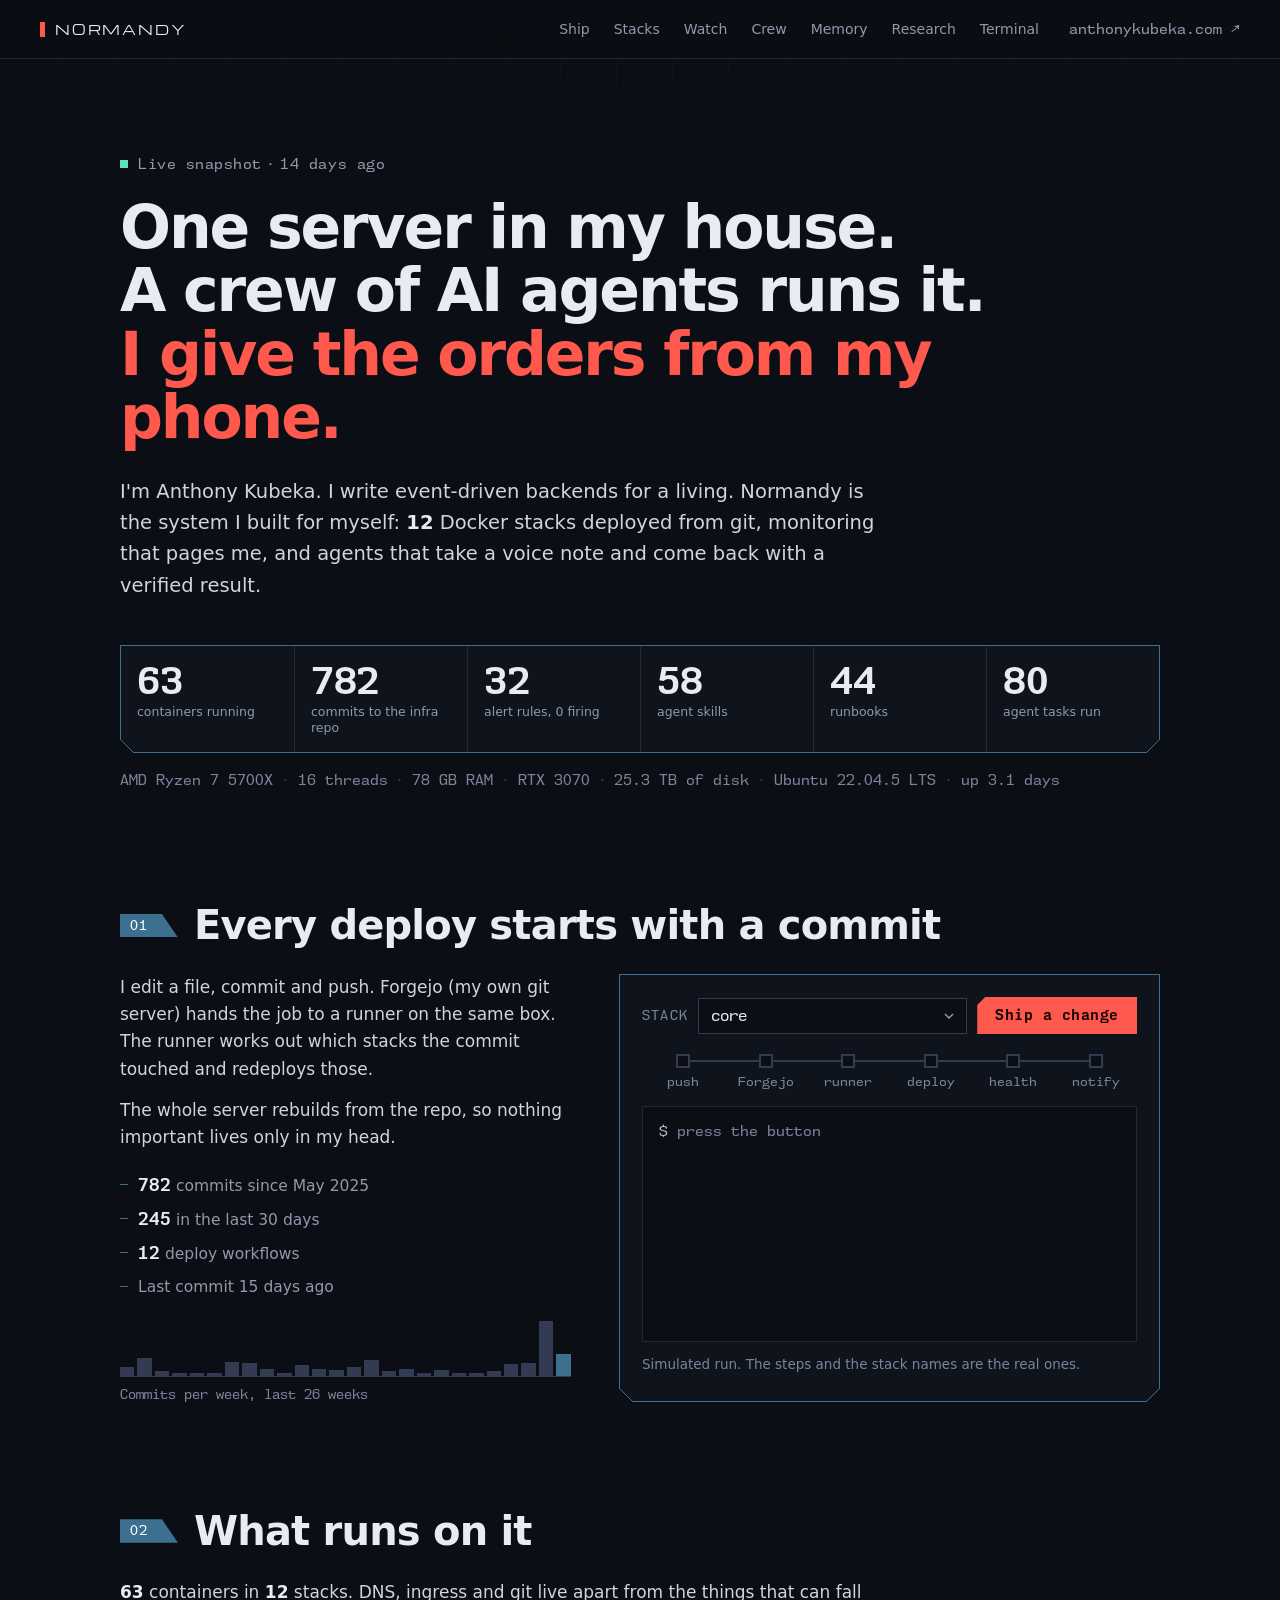
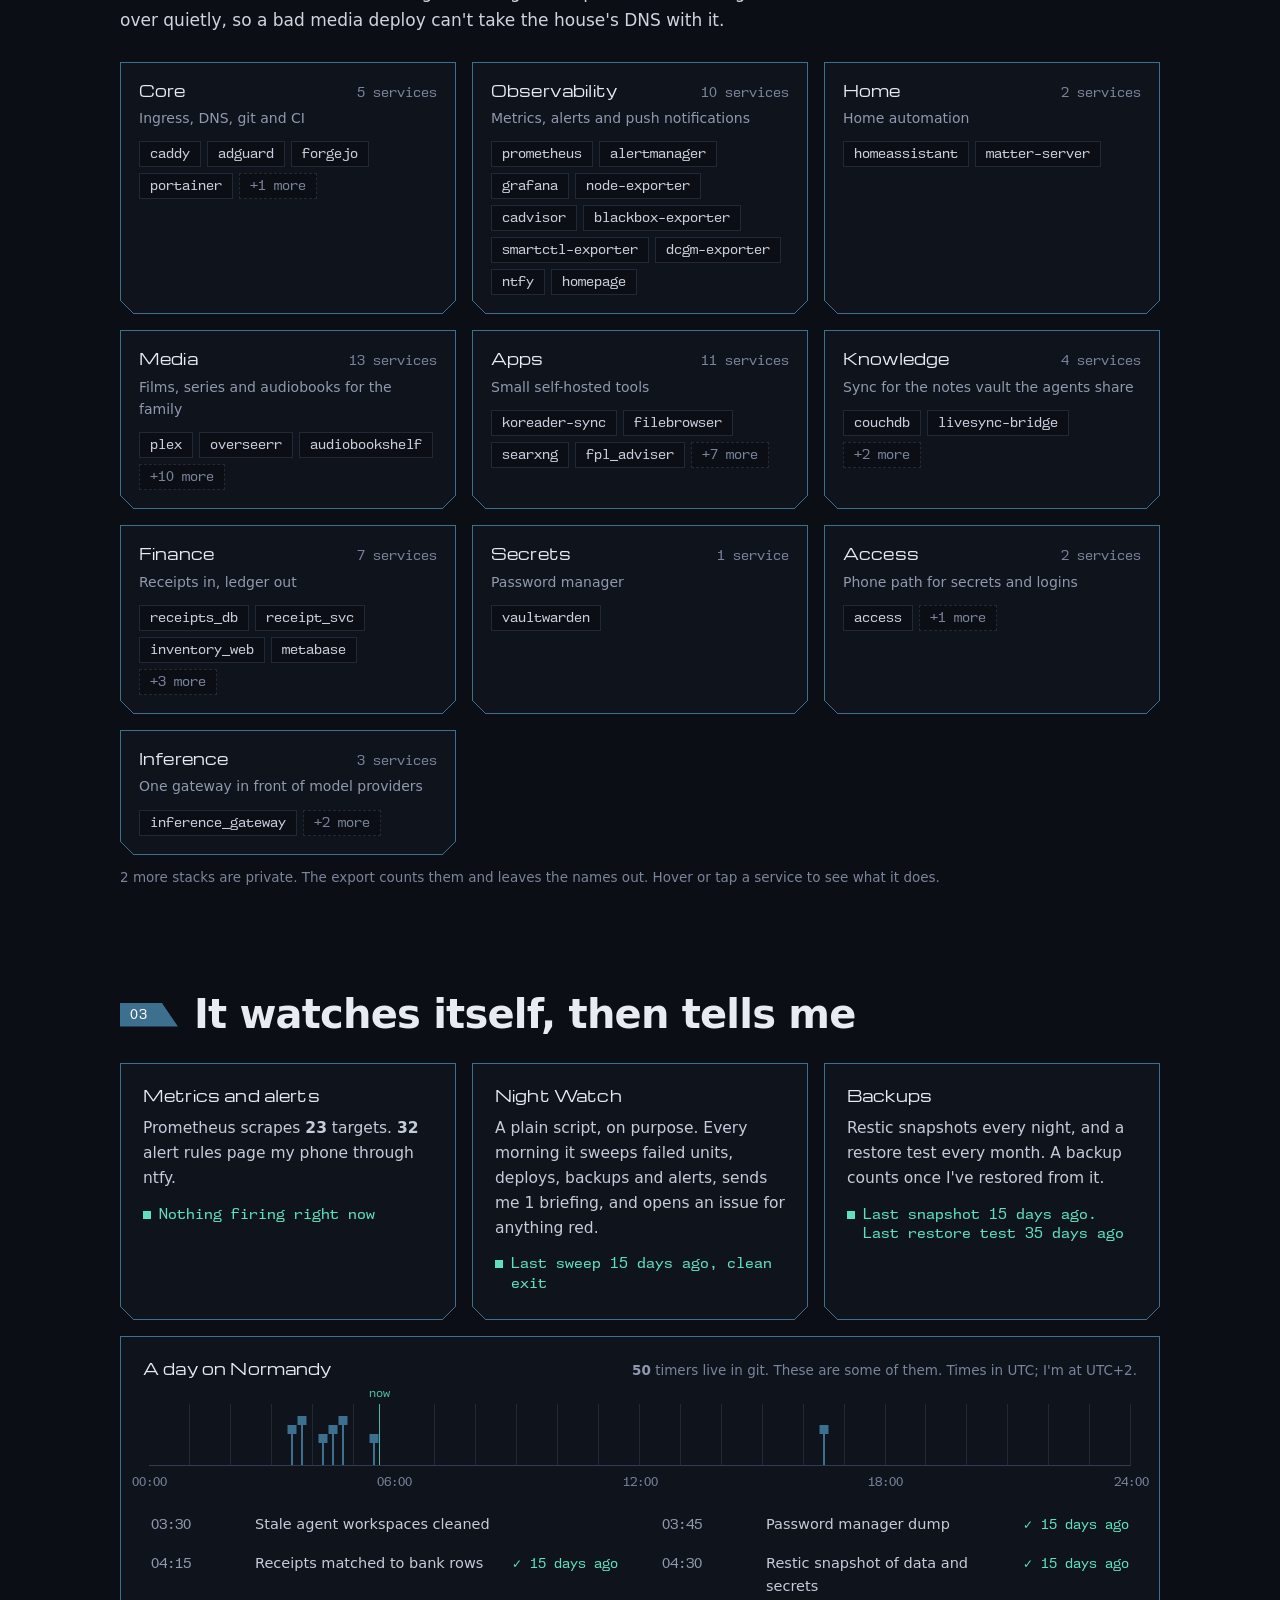
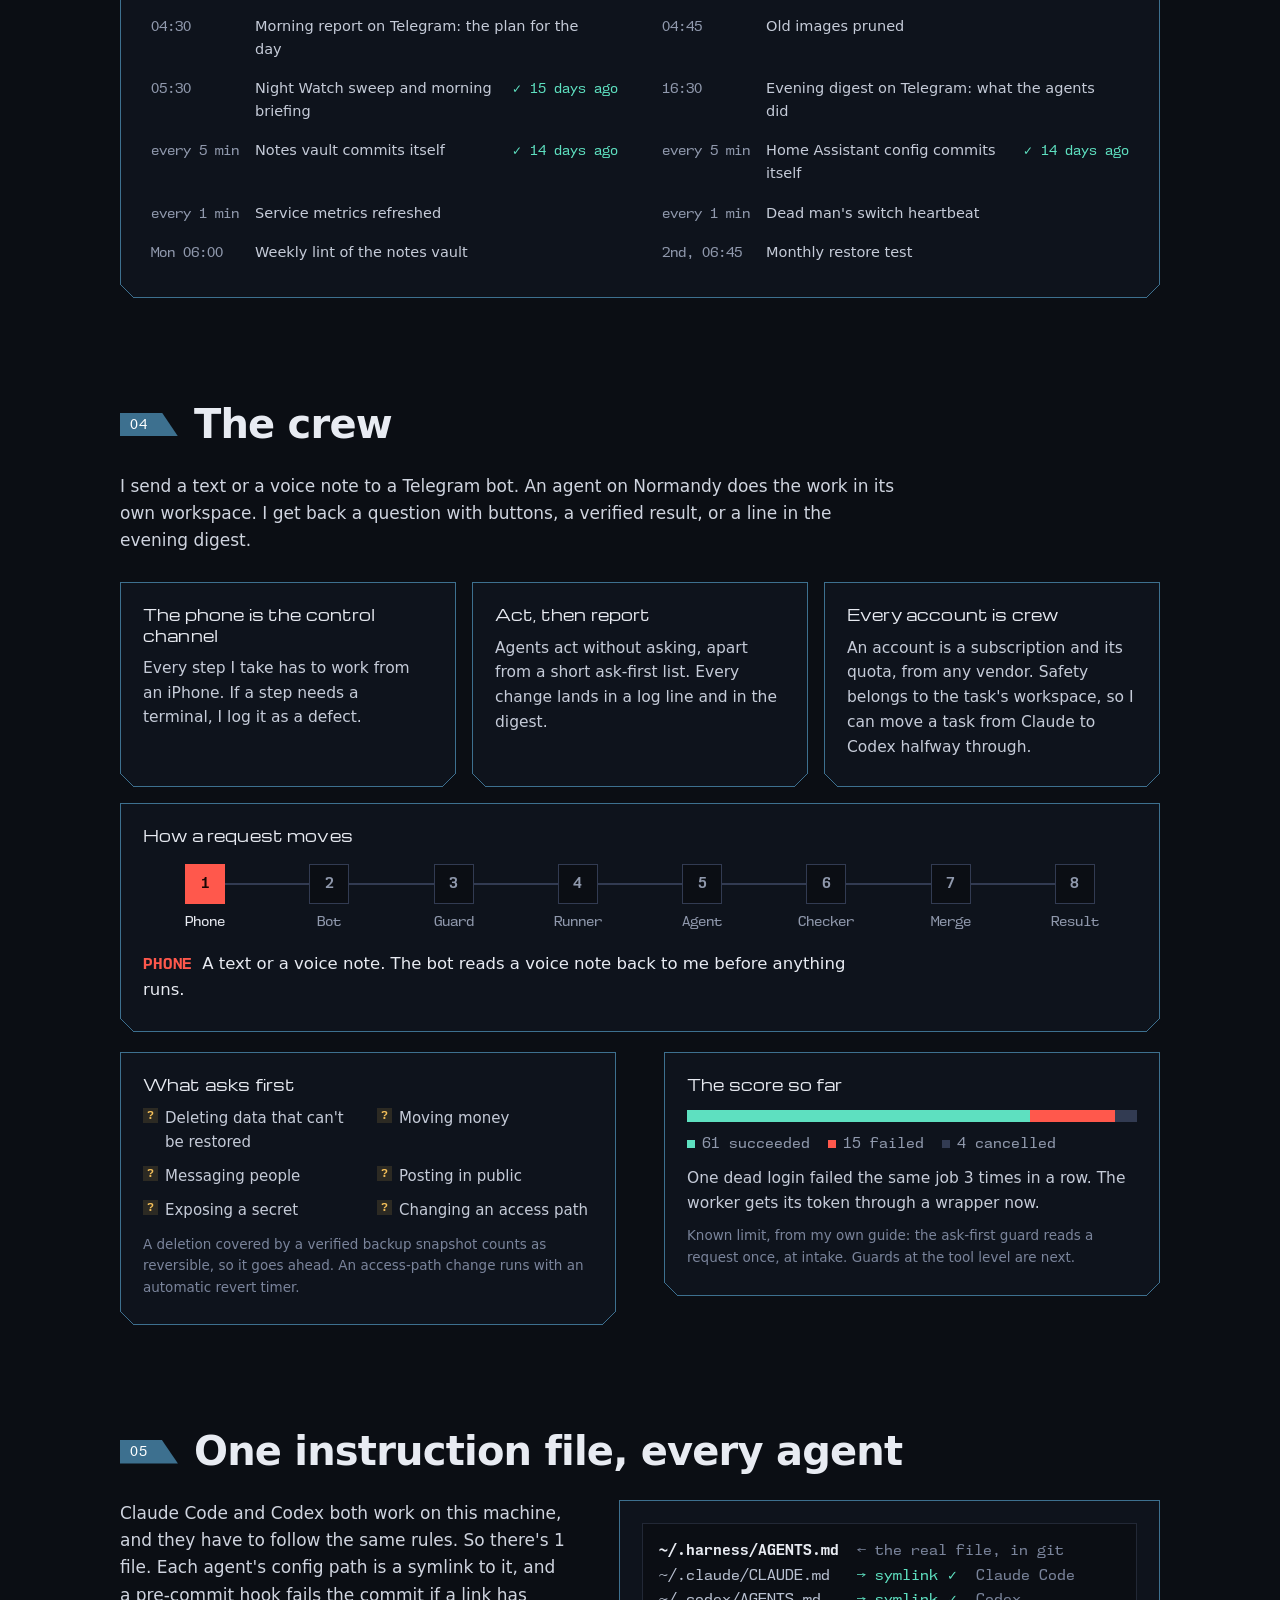
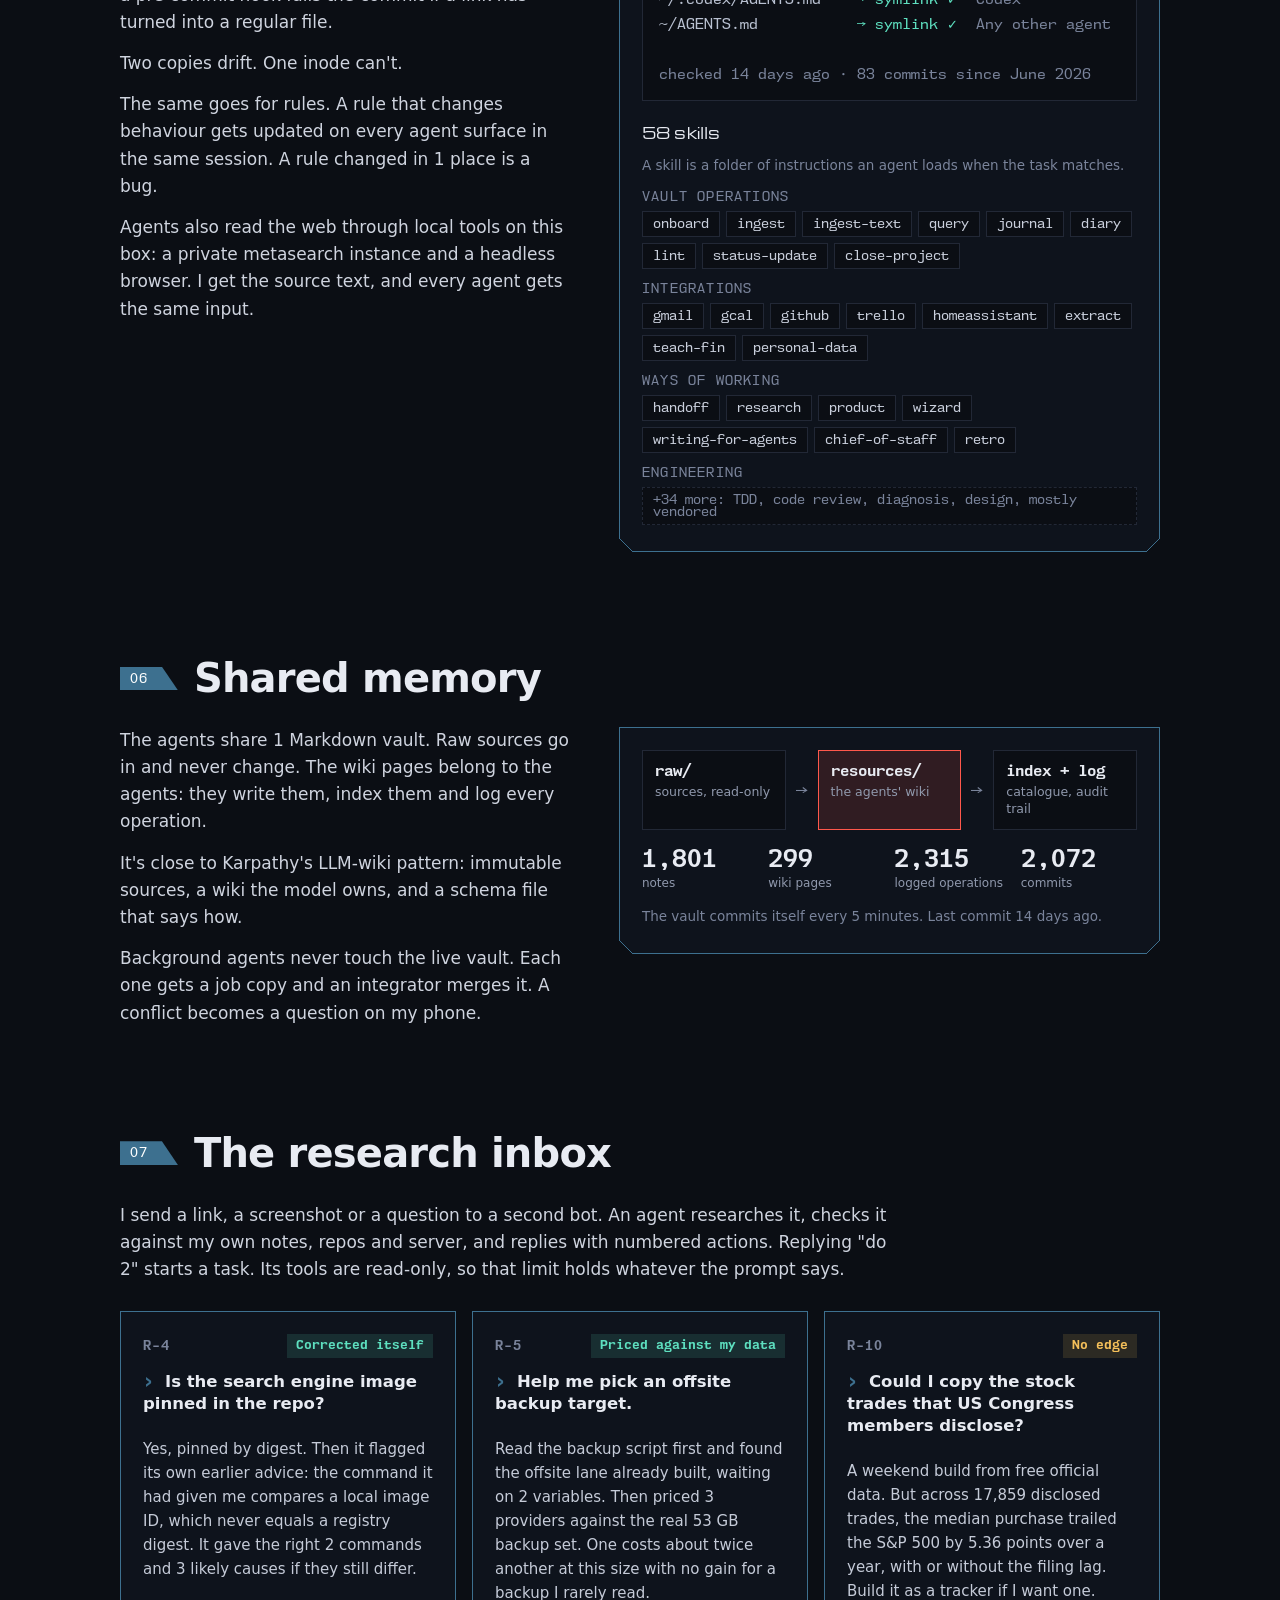
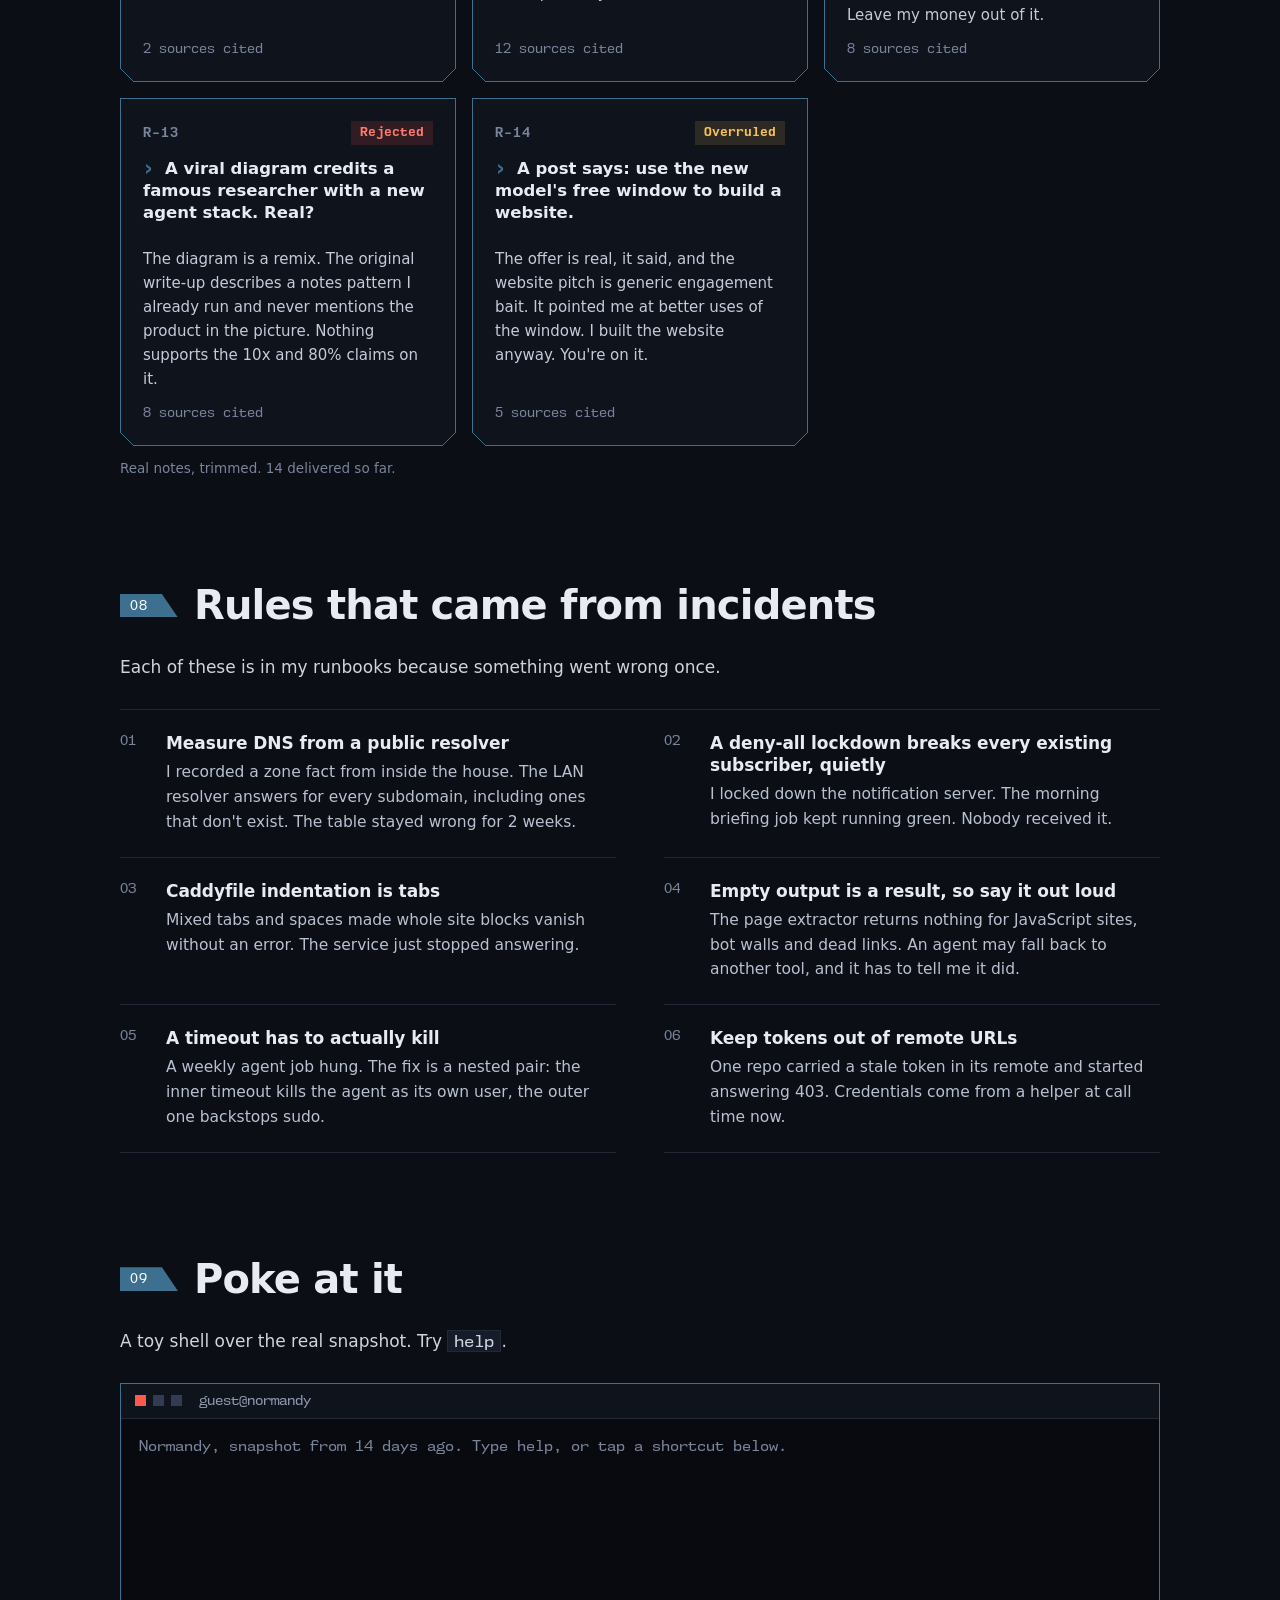
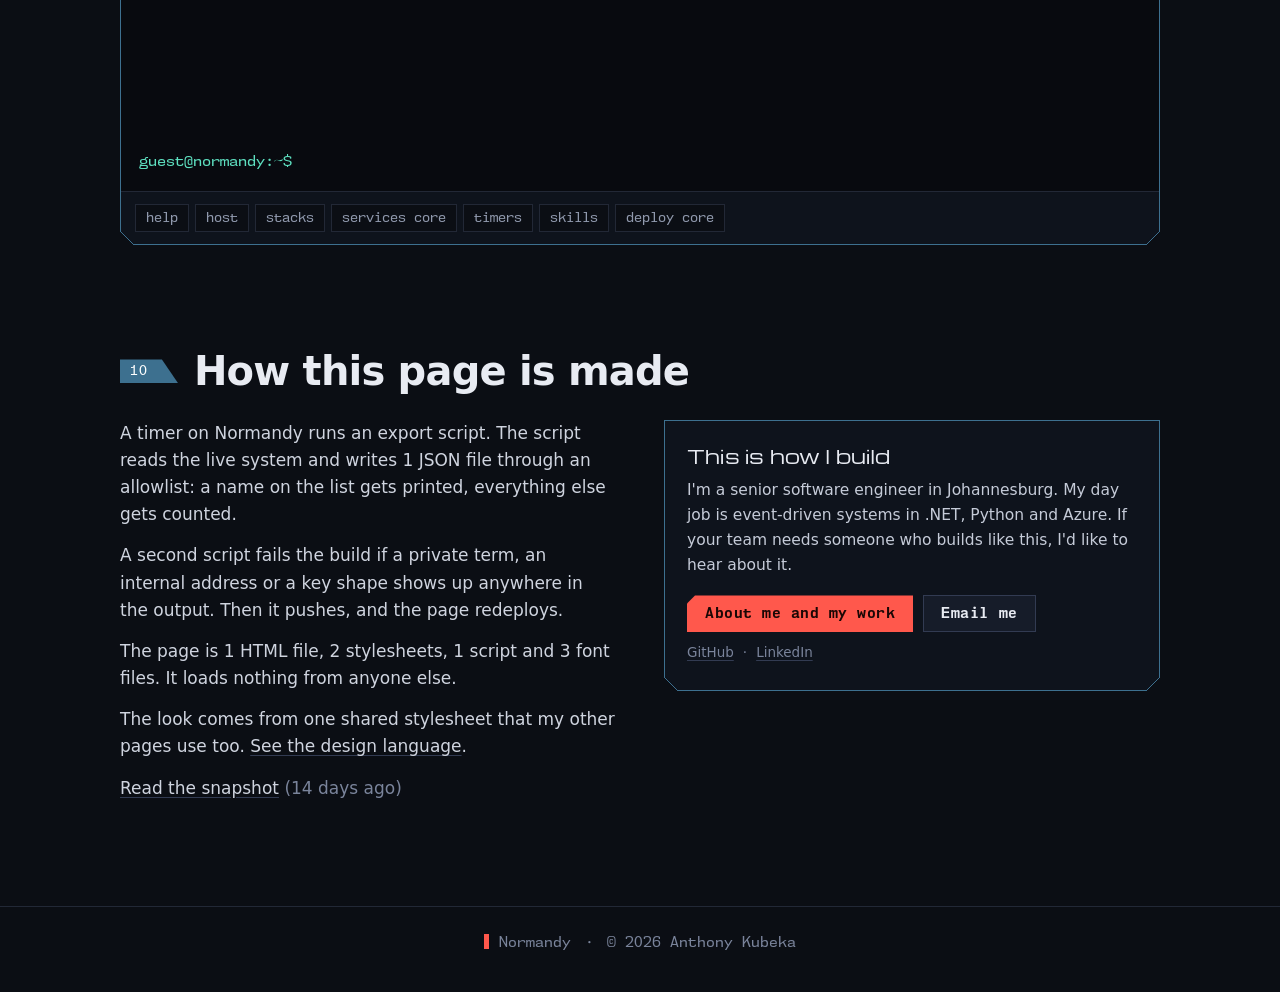
==== index.html @ 10093520 "Deploy 26556fc" ====
<!doctype html>
<html lang="en">
<head>
  <meta charset="utf-8">
  <title>Normandy: a homelab run by AI agents | Anthony Kubeka</title>
  <meta name="viewport" content="width=device-width, initial-scale=1">
  <meta name="description" content="One server in my house, 12 Docker stacks deployed from git, and a crew of AI agents I direct from my phone. A live snapshot of the system Anthony Kubeka built.">
  <meta name="color-scheme" content="dark">
  <meta name="theme-color" content="#0b0e14">
  <!-- LAUNCH: remove the next line when Anthony approves the content. See docs/PLAN.md task D-7. -->
  <meta name="robots" content="noindex">
  <meta property="og:title" content="Normandy: a homelab run by AI agents">
  <meta property="og:description" content="One server, 12 stacks deployed from git, and a crew of AI agents directed from a phone. Live snapshot.">
  <meta property="og:type" content="website">
  <meta property="og:url" content="https://demo.anthonykubeka.com/">
  <meta property="og:image" content="https://demo.anthonykubeka.com/assets/og.png">
  <meta property="og:image:width" content="1200">
  <meta property="og:image:height" content="630">
  <meta name="twitter:card" content="summary_large_image">
  <link rel="icon" type="image/svg+xml" href="assets/icon.svg">
  <link rel="stylesheet" href="design/normandy.css">
  <link rel="stylesheet" href="styles.css">
</head>
<body>
  <a class="skip" href="#main">Skip to content</a>

  <header class="top">
    <a class="top__brand" href="#main" aria-label="Normandy, top of page">
      <span class="stripe" aria-hidden="true"></span>NORMANDY
    </a>
    <nav class="top__nav" aria-label="Sections">
      <a href="#ship">Ship</a>
      <a href="#stacks">Stacks</a>
      <a href="#watch">Watch</a>
      <a href="#crew">Crew</a>
      <a href="#memory">Memory</a>
      <a href="#research">Research</a>
      <a href="#terminal">Terminal</a>
    </nav>
    <a class="top__out" href="https://anthonykubeka.com">anthonykubeka.com&nbsp;↗</a>
  </header>

  <main id="main">

    <!-- ───────────── Hero ───────────── -->
    <section class="hero">
      <p class="eyebrow"><span class="pulse" aria-hidden="true"></span>Live snapshot <span class="sep">·</span> <span data-rel="generated_at">loading</span></p>
      <h1>One server in my house.<br>A crew of AI agents runs it.<br><span class="accent">I give the orders from my phone.</span></h1>
      <p class="lede">
        I'm Anthony Kubeka. I write event-driven backends for a living. Normandy is the system I built for myself:
        <b data-bind="stacks.total_stacks">12</b> Docker stacks deployed from git, monitoring that pages me,
        and agents that take a voice note and come back with a verified result.
      </p>

      <dl class="stats" aria-label="Current numbers">
        <div class="stat"><dt>containers running</dt><dd data-bind="containers.running">–</dd></div>
        <div class="stat"><dt>commits to the infra repo</dt><dd data-bind="repo.commits">–</dd></div>
        <div class="stat"><dt>alert rules, <span data-bind="observability.alerts_firing">0</span> firing</dt><dd data-bind="observability.alert_rules">–</dd></div>
        <div class="stat"><dt>agent skills</dt><dd data-bind="harness.skills_total">–</dd></div>
        <div class="stat"><dt>runbooks</dt><dd data-bind="vault.runbooks">–</dd></div>
        <div class="stat"><dt>agent tasks run</dt><dd data-bind="tasks.total">–</dd></div>
      </dl>

      <p class="hardware" id="hardware" aria-label="Hardware"></p>
    </section>

    <!-- ───────────── 01 Ship ───────────── -->
    <section id="ship" class="section">
      <header class="section__head">
        <p class="num">01</p>
        <h2>Every deploy starts with a commit</h2>
      </header>
      <div class="cols">
        <div class="prose">
          <p>I edit a file, commit and push. Forgejo (my own git server) hands the job to a runner on the same box. The runner works out which stacks the commit touched and redeploys those.</p>
          <p>The whole server rebuilds from the repo, so nothing important lives only in my head.</p>
          <ul class="facts">
            <li><b data-bind="repo.commits">–</b> commits since <span data-month="repo.first_commit">2025</span></li>
            <li><b data-bind="repo.commits_30d">–</b> in the last 30 days</li>
            <li><b data-bind="repo.workflows">–</b> deploy workflows</li>
            <li>Last commit <span data-rel="repo.last_commit">–</span></li>
          </ul>
          <div class="activity" id="activity" role="img" aria-label="Commits per week"></div>
          <p class="caption activity__cap">Commits per week, last 26 weeks</p>
        </div>

        <div class="panel pipeline" id="pipeline">
          <div class="pipeline__bar">
            <label for="pipeline-stack">Stack</label>
            <select id="pipeline-stack"></select>
            <button class="btn" id="pipeline-run" type="button">Ship a change</button>
          </div>
          <ol class="pipeline__steps" id="pipeline-steps">
            <li data-step="0"><span class="node"></span>push</li>
            <li data-step="1"><span class="node"></span>Forgejo</li>
            <li data-step="2"><span class="node"></span>runner</li>
            <li data-step="3"><span class="node"></span>deploy</li>
            <li data-step="4"><span class="node"></span>health</li>
            <li data-step="5"><span class="node"></span>notify</li>
          </ol>
          <pre class="log" id="pipeline-log" aria-live="polite">$ <span class="dim">press the button</span></pre>
          <p class="caption">Simulated run. The steps and the stack names are the real ones.</p>
        </div>
      </div>
    </section>

    <!-- ───────────── 02 Stacks ───────────── -->
    <section id="stacks" class="section">
      <header class="section__head">
        <p class="num">02</p>
        <h2>What runs on it</h2>
      </header>
      <p class="prose prose--wide">
        <b data-bind="containers.running">–</b> containers in <b data-bind="stacks.total_stacks">–</b> stacks.
        DNS, ingress and git live apart from the things that can fall over quietly, so a bad media deploy can't take the house's DNS with it.
      </p>
      <div class="grid grid--stacks" id="stack-grid"></div>
      <p class="caption" id="stack-private"></p>
    </section>

    <!-- ───────────── 03 Watch ───────────── -->
    <section id="watch" class="section">
      <header class="section__head">
        <p class="num">03</p>
        <h2>It watches itself, then tells me</h2>
      </header>
      <div class="grid grid--3">
        <article class="card">
          <h3>Metrics and alerts</h3>
          <p>Prometheus scrapes <b data-bind="observability.targets_up">–</b> targets. <b data-bind="observability.alert_rules">–</b> alert rules page my phone through ntfy.</p>
          <p class="status" id="alert-status"></p>
        </article>
        <article class="card">
          <h3>Night Watch</h3>
          <p>A plain script, on purpose. Every morning it sweeps failed units, deploys, backups and alerts, sends me 1 briefing, and opens an issue for anything red.</p>
          <p class="status" id="nightwatch-status"></p>
        </article>
        <article class="card">
          <h3>Backups</h3>
          <p>Restic snapshots every night, and a restore test every month. A backup counts once I've restored from it.</p>
          <p class="status" id="backup-status"></p>
        </article>
      </div>

      <div class="panel day">
        <div class="day__head">
          <h3>A day on Normandy</h3>
          <p class="caption"><b data-bind="timers.total">–</b> timers live in git. These are some of them. Times in UTC; I'm at UTC+2.</p>
        </div>
        <div class="day__track" id="day-track" role="img" aria-label="Scheduled jobs across 24 hours"></div>
        <ul class="day__list" id="day-list"></ul>
      </div>
    </section>

    <!-- ───────────── 04 Crew ───────────── -->
    <section id="crew" class="section">
      <header class="section__head">
        <p class="num">04</p>
        <h2>The crew</h2>
      </header>
      <p class="prose prose--wide">
        I send a text or a voice note to a Telegram bot. An agent on Normandy does the work in its own workspace.
        I get back a question with buttons, a verified result, or a line in the evening digest.
      </p>

      <div class="grid grid--3">
        <article class="card card--rule">
          <h3>The phone is the control channel</h3>
          <p>Every step I take has to work from an iPhone. If a step needs a terminal, I log it as a defect.</p>
        </article>
        <article class="card card--rule">
          <h3>Act, then report</h3>
          <p>Agents act without asking, apart from a short ask-first list. Every change lands in a log line and in the digest.</p>
        </article>
        <article class="card card--rule">
          <h3>Every account is crew</h3>
          <p>An account is a subscription and its quota, from any vendor. Safety belongs to the task's workspace, so I can move a task from Claude to Codex halfway through.</p>
        </article>
      </div>

      <div class="panel path" id="path">
        <h3>How a request moves</h3>
        <ol class="path__nodes" id="path-nodes"></ol>
        <p class="path__detail" id="path-detail" aria-live="polite"></p>
      </div>

      <div class="cols cols--even">
        <div class="panel">
          <h3>What asks first</h3>
          <ul class="ticks">
            <li>Deleting data that can't be restored</li>
            <li>Moving money</li>
            <li>Messaging people</li>
            <li>Posting in public</li>
            <li>Exposing a secret</li>
            <li>Changing an access path</li>
          </ul>
          <p class="caption">A deletion covered by a verified backup snapshot counts as reversible, so it goes ahead. An access-path change runs with an automatic revert timer.</p>
        </div>
        <div class="panel">
          <h3>The score so far</h3>
          <div class="score" id="task-score"></div>
          <p>One dead login failed the same job 3 times in a row. The worker gets its token through a wrapper now.</p>
          <p class="caption">Known limit, from my own guide: the ask-first guard reads a request once, at intake. Guards at the tool level are next.</p>
        </div>
      </div>
    </section>

    <!-- ───────────── 05 Harness ───────────── -->
    <section id="harness" class="section">
      <header class="section__head">
        <p class="num">05</p>
        <h2>One instruction file, every agent</h2>
      </header>
      <div class="cols">
        <div class="prose">
          <p>Claude Code and Codex both work on this machine, and they have to follow the same rules. So there's 1 file. Each agent's config path is a symlink to it, and a pre-commit hook fails the commit if a link has turned into a regular file.</p>
          <p>Two copies drift. One inode can't.</p>
          <p>The same goes for rules. A rule that changes behaviour gets updated on every agent surface in the same session. A rule changed in 1 place is a bug.</p>
          <p>Agents also read the web through local tools on this box: a private metasearch instance and a headless browser. I get the source text, and every agent gets the same input.</p>
        </div>
        <div class="panel">
          <pre class="tree" id="surface-tree" aria-label="Instruction file and its symlinks"></pre>
          <h3 class="mt"><span data-bind="harness.skills_total">–</span> skills</h3>
          <p class="caption">A skill is a folder of instructions an agent loads when the task matches.</p>
          <div id="skill-groups"></div>
        </div>
      </div>
    </section>

    <!-- ───────────── 06 Memory ───────────── -->
    <section id="memory" class="section">
      <header class="section__head">
        <p class="num">06</p>
        <h2>Shared memory</h2>
      </header>
      <div class="cols">
        <div class="prose">
          <p>The agents share 1 Markdown vault. Raw sources go in and never change. The wiki pages belong to the agents: they write them, index them and log every operation.</p>
          <p>It's close to Karpathy's LLM-wiki pattern: immutable sources, a wiki the model owns, and a schema file that says how.</p>
          <p>Background agents never touch the live vault. Each one gets a job copy and an integrator merges it. A conflict becomes a question on my phone.</p>
        </div>
        <div class="panel">
          <div class="flow" aria-label="How a source becomes a wiki page">
            <div class="flow__box"><b>raw/</b><span>sources, read-only</span></div>
            <span class="flow__arrow" aria-hidden="true">→</span>
            <div class="flow__box flow__box--hot"><b>resources/</b><span>the agents' wiki</span></div>
            <span class="flow__arrow" aria-hidden="true">→</span>
            <div class="flow__box"><b>index + log</b><span>catalogue, audit trail</span></div>
          </div>
          <dl class="mini">
            <div><dt>notes</dt><dd data-bind="vault.notes">–</dd></div>
            <div><dt>wiki pages</dt><dd data-bind="vault.wiki_pages">–</dd></div>
            <div><dt>logged operations</dt><dd data-bind="vault.log_entries">–</dd></div>
            <div><dt>commits</dt><dd data-bind="vault.commits">–</dd></div>
          </dl>
          <p class="caption">The vault commits itself every 5 minutes. Last commit <span data-rel-timer="Notes vault commits itself">–</span>.</p>
        </div>
      </div>
    </section>

    <!-- ───────────── 07 Research ───────────── -->
    <section id="research" class="section">
      <header class="section__head">
        <p class="num">07</p>
        <h2>The research inbox</h2>
      </header>
      <p class="prose prose--wide">
        I send a link, a screenshot or a question to a second bot. An agent researches it, checks it against my own notes, repos and server, and replies with numbered actions. Replying "do 2" starts a task.
        Its tools are read-only, so that limit holds whatever the prompt says.
      </p>
      <div class="grid grid--research" id="research-grid"></div>
      <p class="caption">Real notes, trimmed. <span data-bind="vault.research_notes">–</span> delivered so far.</p>
    </section>

    <!-- ───────────── 08 Rules ───────────── -->
    <section id="rules" class="section">
      <header class="section__head">
        <p class="num">08</p>
        <h2>Rules that came from incidents</h2>
      </header>
      <p class="prose prose--wide">Each of these is in my runbooks because something went wrong once.</p>
      <ol class="rules">
        <li>
          <h3>Measure DNS from a public resolver</h3>
          <p>I recorded a zone fact from inside the house. The LAN resolver answers for every subdomain, including ones that don't exist. The table stayed wrong for 2 weeks.</p>
        </li>
        <li>
          <h3>A deny-all lockdown breaks every existing subscriber, quietly</h3>
          <p>I locked down the notification server. The morning briefing job kept running green. Nobody received it.</p>
        </li>
        <li>
          <h3>Caddyfile indentation is tabs</h3>
          <p>Mixed tabs and spaces made whole site blocks vanish without an error. The service just stopped answering.</p>
        </li>
        <li>
          <h3>Empty output is a result, so say it out loud</h3>
          <p>The page extractor returns nothing for JavaScript sites, bot walls and dead links. An agent may fall back to another tool, and it has to tell me it did.</p>
        </li>
        <li>
          <h3>A timeout has to actually kill</h3>
          <p>A weekly agent job hung. The fix is a nested pair: the inner timeout kills the agent as its own user, the outer one backstops sudo.</p>
        </li>
        <li>
          <h3>Keep tokens out of remote URLs</h3>
          <p>One repo carried a stale token in its remote and started answering 403. Credentials come from a helper at call time now.</p>
        </li>
      </ol>
    </section>

    <!-- ───────────── 09 Terminal ───────────── -->
    <section id="terminal" class="section">
      <header class="section__head">
        <p class="num">09</p>
        <h2>Poke at it</h2>
      </header>
      <p class="prose prose--wide">A toy shell over the real snapshot. Try <code>help</code>.</p>
      <div class="term" id="term">
        <div class="term__bar"><span></span><span></span><span></span><b>guest@normandy</b></div>
        <div class="term__out" id="term-out" aria-live="polite"></div>
        <form class="term__in" id="term-form" autocomplete="off">
          <label for="term-input">guest@normandy:~$</label>
          <input id="term-input" type="text" spellcheck="false" autocapitalize="off" autocorrect="off" aria-label="Command">
        </form>
        <div class="term__keys" id="term-keys" aria-label="Shortcuts"></div>
      </div>
    </section>

    <!-- ───────────── Colophon ───────────── -->
    <section id="colophon" class="section section--last">
      <header class="section__head">
        <p class="num">10</p>
        <h2>How this page is made</h2>
      </header>
      <div class="cols cols--even">
        <div class="prose">
          <p>A timer on Normandy runs an export script. The script reads the live system and writes 1 JSON file through an allowlist: a name on the list gets printed, everything else gets counted.</p>
          <p>A second script fails the build if a private term, an internal address or a key shape shows up anywhere in the output. Then it pushes, and the page redeploys.</p>
          <p>The page is 1 HTML file, 2 stylesheets, 1 script and 3 font files. It loads nothing from anyone else.</p>
          <p>The look comes from one shared stylesheet that my other pages use too. <a href="design/">See the design language</a>.</p>
          <p><a href="data/snapshot.json">Read the snapshot</a> <span class="dim">(<span data-rel="generated_at">–</span>)</span></p>
        </div>
        <div class="panel cta">
          <h3>This is how I build</h3>
          <p>I'm a senior software engineer in Johannesburg. My day job is event-driven systems in .NET, Python and Azure. If your team needs someone who builds like this, I'd like to hear about it.</p>
          <p class="cta__links">
            <a class="btn" href="https://anthonykubeka.com">About me and my work</a>
            <a class="btn btn--ghost" href="mailto:anthonykubeka@gmail.com">Email me</a>
          </p>
          <p class="caption"><a href="https://github.com/AnthonyKubeka">GitHub</a> <span class="sep">·</span> <a href="https://www.linkedin.com/in/anthonykubeka">LinkedIn</a></p>
        </div>
      </div>
    </section>
  </main>

  <footer class="foot">
    <p><span class="stripe" aria-hidden="true"></span>Normandy <span class="sep">·</span> © <span id="year">2026</span> Anthony Kubeka</p>
  </footer>

  <script src="app.js" defer></script>
</body>
</html>
---- design/normandy.css ----
/* Normandy design language, version 1.
   One file: fonts, tokens and a small kit of parts. No dependencies.
   The rules are in docs/DESIGN.md. The live guide is design/index.html.
   Copy this folder (normandy.css + fonts/) as one unit. Do not edit a copy. */

/* ── fonts ─────────────────────────────────────────────────
   Michroma: SIL Open Font License. NK57 Monospace: public domain (CC0). */
@font-face {
  font-family: "Michroma";
  src: url("fonts/michroma-latin.woff2") format("woff2");
  font-weight: 400; font-style: normal; font-display: swap;
}
@font-face {
  font-family: "NK57 Monospace";
  src: url("fonts/nk57-monospace-regular.woff2") format("woff2");
  font-weight: 400; font-style: normal; font-display: swap;
}
@font-face {
  font-family: "NK57 Monospace";
  src: url("fonts/nk57-monospace-bold.woff2") format("woff2");
  font-weight: 700; font-style: normal; font-display: swap;
}

/* The condensed width, for a number in a box too narrow for the normal width. */
@font-face {
  font-family: "NK57 Monospace Condensed";
  src: url("fonts/nk57-monospace-condensed-regular.woff2") format("woff2");
  font-weight: 400; font-style: normal; font-display: swap;
}

/* ── tokens: dark is the default ─────────────────────────────
   .nd-dark forces the dark set on one block of a light page. */
:root, .nd-dark {
  /* the knobs. Change these and every colour below follows. */
  --hue: 4;        /* the one hot colour: selection, state, one action */
  --steel: 203;    /* the cool colour of frames and tabs */
  --cut: 14px;     /* size of the cut corner on a frame */

  --bg: #0b0e14;
  --bg-2: #10141d;
  --panel: #0e131c;
  --panel-2: #161c29;
  --line: #222836;      /* dividers inside a frame */
  --line-2: #323b52;    /* controls and inactive marks */
  --frame: hsl(var(--steel) 40% 40%);        /* the hairline around a frame */
  --frame-ink: #ffffff;                      /* text on a tab */
  --text: #e8ebf2;
  --muted: #9099ad;
  --dim: #7a849b;
  --accent: hsl(var(--hue) 100% 65%);
  --accent-soft: hsl(var(--hue) 100% 65% / 0.14);
  --accent-ink: #1a0705;                     /* text on the accent */
  --ok: #5ee0c0;
  --ok-soft: rgba(94, 224, 192, 0.13);
  --warn: #f5c05a;
  --warn-soft: rgba(245, 192, 90, 0.13);
  --bad: #ff7a70;

  --display: "Michroma", "Eurostile Extended", "Microgramma", ui-sans-serif, system-ui, sans-serif;
  --sans: ui-sans-serif, system-ui, -apple-system, "Segoe UI", Roboto, "Helvetica Neue", Arial, sans-serif;
  --mono: "NK57 Monospace", ui-monospace, "SF Mono", "Cascadia Code", Menlo, Consolas, monospace;
  --mono-narrow: "NK57 Monospace Condensed", "NK57 Monospace", ui-monospace, "SF Mono", Menlo, Consolas, monospace;

  --gutter: clamp(16px, 4vw, 40px);
}

/* ── tokens: light ─────────────────────────────────────────── */
:root[data-theme="light"], .nd-light {
  --bg: #f7f5f0;
  --bg-2: #efece5;
  --panel: #ffffff;
  --panel-2: #f3f0ea;
  --line: #e2ded4;
  --line-2: #cfcabd;
  --frame: hsl(var(--steel) 36% 42%);
  --frame-ink: #ffffff;
  --text: #15171d;
  --muted: #555b68;
  --dim: #666c7a;
  --accent: hsl(var(--hue) 66% 49%);
  --accent-soft: hsl(var(--hue) 66% 49% / 0.1);
  --accent-ink: #ffffff;
  --ok: #0f7a5e;
  --ok-soft: rgba(15, 122, 94, 0.12);
  --warn: #8f6200;
  --warn-soft: rgba(143, 98, 0, 0.12);
  --bad: #b3261e;
}

/* ── kit ───────────────────────────────────────────────────── */

/* Title: names and short titles only. 4 words or fewer. Never a sentence. */
.nd-title {
  font-family: var(--display);
  font-weight: 400;
  letter-spacing: 0.01em;
  line-height: 1.25;
  color: var(--text);
}

/* Label: small capitals in the monospace. Names a thing, never explains it. */
.nd-label {
  font: 400 12px/1.3 var(--mono);
  letter-spacing: 0.08em;
  text-transform: uppercase;
  color: var(--dim);
}

/* Number: every figure that is data. */
.nd-num {
  font-family: var(--mono);
  font-variant-numeric: tabular-nums;
}

/* Frame: a hairline box with the 2 bottom corners cut at 45 degrees.
   --under is the colour behind the frame. Set it if the frame is not on --bg. */
.nd-frame {
  --under: var(--bg);
  position: relative;
  background: var(--panel);
  border: 1px solid var(--frame);
  border-radius: 0;
}
.nd-frame::before, .nd-frame::after {
  content: "";
  position: absolute;
  bottom: -1px;
  width: var(--cut); height: var(--cut);
  pointer-events: none;
}
.nd-frame::before {
  left: -1px;
  background: linear-gradient(to top right, var(--under) calc(50% - 0.5px), var(--frame) calc(50% - 0.5px), var(--frame) calc(50% + 0.5px), transparent calc(50% + 0.5px));
}
.nd-frame::after {
  right: -1px;
  background: linear-gradient(to top left, var(--under) calc(50% - 0.5px), var(--frame) calc(50% - 0.5px), var(--frame) calc(50% + 0.5px), transparent calc(50% + 0.5px));
}

/* Tab: sits on the top edge of a frame. One slanted edge. */
.nd-tab {
  display: inline-block;
  background: var(--frame);
  color: var(--frame-ink);
  font: 400 12px/1.3 var(--mono);
  letter-spacing: 0.08em;
  text-transform: uppercase;
  padding: 4px 30px 4px 10px;
  clip-path: polygon(0 0, calc(100% - 16px) 0, 100% 100%, 0 100%);
}

/* Rows: a list with a right-aligned number column. One row can be selected. */
.nd-rows { list-style: none; margin: 0; padding: 8px 0; }
.nd-row {
  display: grid;
  grid-template-columns: 22px minmax(0, 1fr) auto;
  align-items: baseline;
  padding: 7px 16px;
  font: 400 15px/1.4 var(--sans);
  color: var(--text);
}
.nd-row::before { content: "\25B8"; color: var(--frame); font-size: 0.8em; }
.nd-row > :last-child { font-family: var(--mono); font-variant-numeric: tabular-nums; }
.nd-row.is-selected, .nd-selected {
  background: var(--accent-soft);
  box-shadow: inset 0 0 0 1px var(--accent);
}
.nd-row.is-selected::before { color: var(--accent); }

/* Stat: one label and one number in a hairline box. */
.nd-stat {
  display: flex;
  justify-content: space-between;
  align-items: baseline;
  gap: 16px;
  padding: 6px 14px;
  border: 1px solid var(--frame);
  font: 400 13px/1.5 var(--sans);
  color: var(--muted);
}
.nd-stat > :last-child { font-family: var(--mono); font-variant-numeric: tabular-nums; color: var(--text); }
.nd-stat + .nd-stat { margin-top: 8px; }

/* Button: square, with one cut corner. The filled one is the single main action. */
.nd-btn {
  display: inline-flex; align-items: center; justify-content: center;
  font: 700 13px/1 var(--mono);
  letter-spacing: 0.04em;
  color: var(--accent-ink);
  background: var(--accent);
  border: 0;
  border-radius: 0;
  padding: 12px 18px;
  cursor: pointer;
  text-decoration: none;
  clip-path: polygon(8px 0, 100% 0, 100% 100%, 0 100%, 0 8px);
}
.nd-btn:hover { filter: brightness(1.08); }
.nd-btn--ghost {
  color: var(--text);
  background: var(--panel-2);
  box-shadow: inset 0 0 0 1px var(--line-2);
  clip-path: none;
}
.nd-btn--ghost:hover { box-shadow: inset 0 0 0 1px var(--accent); filter: none; }

/* Stripe: the one decorative mark. A short bar in the hot colour. */
.nd-stripe {
  display: inline-block;
  width: 5px; height: 15px;
  margin-right: 10px;
  background: var(--accent);
  vertical-align: -2px;
}

/* Status: a square lamp and a word. Colour is never the only signal. */
.nd-status { font: 400 13px/1.5 var(--mono); color: var(--muted); display: inline-flex; align-items: center; gap: 8px; }
.nd-status::before { content: ""; width: 8px; height: 8px; background: var(--dim); }
.nd-status.is-ok { color: var(--ok); }
.nd-status.is-ok::before { background: var(--ok); }
.nd-status.is-bad { color: var(--bad); }
.nd-status.is-bad::before { background: var(--bad); }
.nd-status.is-warn { color: var(--warn); }
.nd-status.is-warn::before { background: var(--warn); }
---- styles.css ----
/* Normandy demo. Page layout only.
   Fonts, colours and the shared parts come from design/normandy.css, which the page loads first.
   The rules are in docs/DESIGN.md: square corners, hairlines, one hot colour. */

:root {
  --max: 1120px;
}

*, *::before, *::after { box-sizing: border-box; }

html { scroll-behavior: smooth; scroll-padding-top: 72px; -webkit-text-size-adjust: 100%; }

body {
  margin: 0;
  background: var(--bg);
  color: var(--text);
  font: 400 17px/1.6 var(--sans);
  -webkit-font-smoothing: antialiased;
  overflow-x: hidden;
}

/* a faint grid behind everything: the "ship console" hint */
body::before {
  content: "";
  position: fixed;
  inset: 0;
  z-index: -1;
  background-image:
    linear-gradient(var(--line) 1px, transparent 1px),
    linear-gradient(90deg, var(--line) 1px, transparent 1px);
  background-size: 56px 56px;
  opacity: 0.22;
  mask-image: radial-gradient(ellipse 90% 60% at 50% 0%, #000 0%, transparent 75%);
  -webkit-mask-image: radial-gradient(ellipse 90% 60% at 50% 0%, #000 0%, transparent 75%);
}

a { color: inherit; text-decoration-color: var(--line-2); text-underline-offset: 3px; }
a:hover { text-decoration-color: var(--accent); }
:focus-visible { outline: 2px solid var(--accent); outline-offset: 3px; border-radius: 0; }

b, strong { font-weight: 650; }
code { font-family: var(--mono); font-size: 0.9em; background: var(--panel-2); border: 1px solid var(--line); border-radius: 0; padding: 1px 6px; }
h1, h2, h3, p, ul, ol, dl, dd, pre { margin: 0; }
ul, ol { padding: 0; list-style: none; }

.skip { position: absolute; left: -9999px; }
.skip:focus { left: 16px; top: 12px; z-index: 100; background: var(--accent); color: var(--accent-ink); padding: 8px 12px; border-radius: 0; }

.dim { color: var(--dim); }
.sep { color: var(--dim); margin: 0 0.35em; }
.accent { color: var(--accent); }
.mt { margin-top: 22px; }

/* the red stripe: the one decorative mark */
.stripe {
  display: inline-block;
  width: 5px; height: 15px;
  margin-right: 10px;
  background: var(--accent);
  border-radius: 0;
  vertical-align: -2px;
}

/* ── top bar ───────────────────────────────────────────── */
.top {
  position: sticky; top: 0; z-index: 20;
  display: flex; align-items: center; gap: 20px;
  padding: 12px var(--gutter);
  background: rgba(11, 14, 20, 0.82);
  backdrop-filter: blur(12px);
  -webkit-backdrop-filter: blur(12px);
  border-bottom: 1px solid var(--line);
}
.top__brand { font: 400 13px/1 var(--display); letter-spacing: 0.14em; text-decoration: none; white-space: nowrap; }
.top__nav { display: flex; gap: 4px; margin-left: auto; min-width: 0; overflow-x: auto; scrollbar-width: none; }
.top__nav::-webkit-scrollbar { display: none; }
.top__nav a { font-size: 14px; color: var(--muted); text-decoration: none; padding: 6px 10px; border-radius: 0; white-space: nowrap; }
.top__nav a:hover { color: var(--text); background: var(--panel-2); }
.top__nav a.is-active { color: var(--text); background: var(--accent-soft); box-shadow: inset 0 0 0 1px var(--accent); }
.top__out { font: 500 13px/1 var(--mono); color: var(--muted); text-decoration: none; white-space: nowrap; }
.top__out:hover { color: var(--accent); }

/* ── layout ────────────────────────────────────────────── */
main { max-width: var(--max); margin: 0 auto; padding: 0 var(--gutter); }

.section { padding: clamp(56px, 9vw, 104px) 0 0; }
.section--last { padding-bottom: clamp(56px, 9vw, 104px); }

.section__head { display: flex; align-items: baseline; gap: 16px; margin-bottom: 26px; }
.num {
  flex: none; align-self: center;
  font: 400 12px/1.3 var(--mono); letter-spacing: 0.08em;
  color: var(--frame-ink); background: var(--frame);
  padding: 4px 30px 4px 10px;
  clip-path: polygon(0 0, calc(100% - 16px) 0, 100% 100%, 0 100%);
}
h2 { font-size: clamp(26px, 4.2vw, 40px); line-height: 1.12; letter-spacing: -0.02em; font-weight: 700; text-wrap: balance; }
h3 { font-size: 17px; line-height: 1.3; font-weight: 650; letter-spacing: -0.005em; }

.prose p + p { margin-top: 14px; }
.prose { color: #cfd4df; max-width: 60ch; }
.prose--wide { max-width: 72ch; margin-bottom: 28px; }
.prose b { color: var(--text); }

.cols { display: grid; grid-template-columns: minmax(0, 5fr) minmax(0, 6fr); gap: clamp(24px, 4vw, 48px); align-items: start; }
.cols--even { grid-template-columns: repeat(2, minmax(0, 1fr)); margin-top: 20px; }

.grid { display: grid; gap: 16px; }
.grid--3 { grid-template-columns: repeat(3, minmax(0, 1fr)); }
.grid--stacks { grid-template-columns: repeat(auto-fill, minmax(250px, 1fr)); }
.grid--research { grid-template-columns: repeat(auto-fill, minmax(300px, 1fr)); }

/* the frame from design/normandy.css (.nd-frame), applied to this page's own class names */
.panel, .card, .stats, .term {
  position: relative;
  background: var(--panel);
  border: 1px solid var(--frame);
}
.panel::before, .card::before, .stats::before, .term::before,
.panel::after, .card::after, .stats::after, .term::after {
  content: ""; position: absolute; bottom: -1px; z-index: 2;
  width: var(--cut); height: var(--cut); pointer-events: none;
}
.panel::before, .card::before, .stats::before, .term::before {
  left: -1px;
  background: linear-gradient(to top right, var(--bg) calc(50% - 0.5px), var(--frame) calc(50% - 0.5px), var(--frame) calc(50% + 0.5px), transparent calc(50% + 0.5px));
}
.panel::after, .card::after, .stats::after, .term::after {
  right: -1px;
  background: linear-gradient(to top left, var(--bg) calc(50% - 0.5px), var(--frame) calc(50% - 0.5px), var(--frame) calc(50% + 0.5px), transparent calc(50% + 0.5px));
}
.panel, .card { padding: 22px 22px 26px; }
.card p, .panel p { color: #c5cbd8; font-size: 15.5px; }
.card h3, .panel h3 { margin-bottom: 10px; font: 400 15px/1.35 var(--display); letter-spacing: 0.01em; }
.card p + p, .panel p + p { margin-top: 10px; }


.caption, p.caption { font-size: 13.5px; color: var(--dim); margin-top: 12px; }
.caption b { color: var(--muted); }

.btn {
  display: inline-flex; align-items: center; justify-content: center;
  font: 700 13px/1 var(--mono); letter-spacing: 0.04em;
  color: var(--accent-ink); background: var(--accent);
  border: 0; border-radius: 0;
  padding: 12px 18px; cursor: pointer; text-decoration: none;
  clip-path: polygon(8px 0, 100% 0, 100% 100%, 0 100%, 0 8px);
  transition: filter 0.12s ease;
}
.btn:hover { filter: brightness(1.08); }
.btn:disabled { opacity: 0.55; cursor: progress; }
.btn--ghost { background: var(--panel-2); color: var(--text); box-shadow: inset 0 0 0 1px var(--line-2); clip-path: none; }
.btn--ghost:hover { box-shadow: inset 0 0 0 1px var(--accent); filter: none; }

/* ── hero ──────────────────────────────────────────────── */
.hero { padding: clamp(44px, 9vw, 96px) 0 8px; }
.eyebrow { font: 500 13px/1.4 var(--mono); color: var(--muted); letter-spacing: 0.04em; margin-bottom: 22px; display: flex; align-items: center; flex-wrap: wrap; }
.pulse {
  width: 8px; height: 8px; border-radius: 0; background: var(--ok); margin-right: 10px;
  box-shadow: 0 0 0 0 rgba(94, 224, 192, 0.6);
  animation: pulse 2.4s ease-out infinite;
}
@keyframes pulse { 0% { box-shadow: 0 0 0 0 rgba(94, 224, 192, 0.55); } 70%, 100% { box-shadow: 0 0 0 10px rgba(94, 224, 192, 0); } }

h1 {
  font-size: clamp(31px, 5.6vw, 60px);
  line-height: 1.06;
  letter-spacing: -0.035em;
  font-weight: 750;
  text-wrap: balance;
}
.lede { margin-top: 26px; max-width: 62ch; font-size: clamp(17px, 2vw, 19.5px); color: #cfd4df; }
.lede b { color: var(--text); }

.stats {
  display: grid; grid-template-columns: repeat(6, minmax(0, 1fr));
  margin-top: 44px;
}
.stat { padding: 18px 16px 16px; border-left: 1px solid var(--line); display: flex; flex-direction: column-reverse; justify-content: flex-end; gap: 6px; }
.stat:first-child { border-left: 0; }
.stat dd { font: 700 clamp(24px, 3.1vw, 34px)/1 var(--mono); letter-spacing: -0.01em; font-variant-numeric: tabular-nums; }
.stat dt { font-size: 12.5px; line-height: 1.3; color: var(--muted); }

.hardware { margin-top: 16px; font: 400 13px/1.7 var(--mono); color: var(--dim); display: flex; flex-wrap: wrap; }
.hardware span { white-space: nowrap; }
.hardware span + span::before { content: "·"; margin: 0 0.6em; color: var(--line-2); }

/* ── 01 pipeline ───────────────────────────────────────── */
.facts { margin-top: 22px; display: grid; gap: 8px; font-size: 15.5px; color: var(--muted); }
.facts li { padding-left: 18px; position: relative; }
.facts li::before { content: ""; position: absolute; left: 0; top: 0.72em; width: 8px; height: 1px; background: var(--frame); }
.facts b { color: var(--text); font-family: var(--mono); font-weight: 600; }

/* commits per week. Rule 1: the bars are cool; the current week uses the frame colour. */
.activity { display: flex; align-items: flex-end; gap: 3px; height: 56px; margin-top: 22px; border-bottom: 1px solid var(--line-2); }
.activity__bar { flex: 1; min-width: 0; background: var(--line-2); }
.activity__bar.is-now { background: var(--frame); }
.activity__cap { margin-top: 8px !important; font-family: var(--mono); font-size: 12px !important; }

.pipeline__bar { display: flex; align-items: center; gap: 10px; margin-bottom: 20px; }
.pipeline__bar label { font: 500 12px/1 var(--mono); color: var(--dim); text-transform: uppercase; letter-spacing: 0.1em; }
.pipeline__bar select {
  appearance: none; -webkit-appearance: none;
  background: var(--bg) url("data:image/svg+xml,%3Csvg xmlns='http://www.w3.org/2000/svg' width='10' height='6'%3E%3Cpath d='M1 1l4 4 4-4' fill='none' stroke='%239099ad' stroke-width='1.5'/%3E%3C/svg%3E") no-repeat right 12px center;
  color: var(--text); border: 1px solid var(--line-2); border-radius: 0;
  font: 500 14px/1 var(--mono); padding: 10px 32px 10px 12px; min-width: 0; flex: 1;
}
.pipeline__steps { display: grid; grid-template-columns: repeat(6, 1fr); margin-bottom: 16px; }
.pipeline__steps li {
  position: relative; text-align: center;
  font: 500 11.5px/1.2 var(--mono); color: var(--dim);
  padding-top: 22px; transition: color 0.2s;
}
.pipeline__steps li::before {
  content: ""; position: absolute; top: 6px; left: -50%; width: 100%; height: 2px; background: var(--line-2);
  transition: background 0.3s;
}
.pipeline__steps li:first-child::before { display: none; }
.pipeline__steps .node {
  position: absolute; top: 0; left: 50%; transform: translateX(-50%);
  width: 14px; height: 14px; border-radius: 0;
  background: var(--bg); border: 2px solid var(--line-2); z-index: 1;
  transition: border-color 0.2s, background 0.2s;
}
.pipeline__steps li.is-active { color: var(--text); }
.pipeline__steps li.is-active .node { border-color: var(--accent); background: var(--accent); }
.pipeline__steps li.is-done { color: var(--muted); }
.pipeline__steps li.is-done .node { border-color: var(--ok); background: var(--ok); }
.pipeline__steps li.is-done::before, .pipeline__steps li.is-active::before { background: var(--ok); }

.log {
  font: 400 13px/1.65 var(--mono); color: #b9c1d1;
  background: var(--bg); border: 1px solid var(--line); border-radius: 0;
  padding: 14px 16px; min-height: 236px;
  white-space: pre-wrap; overflow-wrap: anywhere;
}
.log .ok { color: var(--ok); }
.log .hot { color: var(--accent); }
.log .dim { color: var(--dim); }

/* ── 02 stacks ─────────────────────────────────────────── */
.stack { display: flex; flex-direction: column; gap: 12px; padding: 18px; }
.stack__head { display: flex; justify-content: space-between; align-items: baseline; gap: 10px; }
.stack__head h3 { margin: 0; }
.stack__count { font: 500 12px/1 var(--mono); color: var(--dim); white-space: nowrap; }
.stack__role { font-size: 14px !important; color: var(--muted) !important; margin: -6px 0 0 !important; }
.chips { display: flex; flex-wrap: wrap; gap: 6px; }
.chip {
  font: 500 12px/1 var(--mono); color: #c9cfdc;
  background: var(--bg); border: 1px solid var(--line); border-radius: 0;
  padding: 6px 10px; cursor: default; position: relative;
}
.chip[data-tip]:hover, .chip[data-tip]:focus { border-color: var(--accent); color: var(--text); outline: none; }
.chip[data-tip]:hover::after, .chip[data-tip]:focus::after {
  content: attr(data-tip);
  position: absolute; left: 0; bottom: calc(100% + 8px); z-index: 5;
  width: max-content; max-width: 240px;
  font: 400 12.5px/1.4 var(--sans); color: var(--text);
  background: var(--panel-2); border: 1px solid var(--line-2); border-radius: 0; padding: 7px 10px;
}
.chip--more { color: var(--dim); border-style: dashed; }

/* ── 03 watch ──────────────────────────────────────────── */
.status { margin-top: 14px !important; font: 500 13px/1.5 var(--mono) !important; display: flex; gap: 8px; align-items: flex-start; }
.status::before { content: ""; flex: none; width: 8px; height: 8px; margin-top: 6px; border-radius: 0; background: var(--dim); }
.status.is-ok { color: var(--ok) !important; }
.status.is-ok::before { background: var(--ok); }
.status.is-bad { color: var(--bad) !important; }
.status.is-bad::before { background: var(--bad); }

.day { margin-top: 16px; }
.day__head { display: flex; justify-content: space-between; align-items: baseline; gap: 16px; flex-wrap: wrap; margin-bottom: 22px; }
.day__head h3, .day__head .caption { margin: 0; }
.day__track {
  position: relative; height: 62px; margin: 0 6px 6px;
  border-bottom: 1px solid var(--line-2);
  background: repeating-linear-gradient(90deg, transparent 0, transparent calc(100% / 24 - 1px), var(--line) calc(100% / 24 - 1px), var(--line) calc(100% / 24));
}
.day__hour { position: absolute; bottom: -22px; transform: translateX(-50%); font: 400 11px/1 var(--mono); color: var(--dim); }
.day__pin {
  position: absolute; bottom: 0; width: 2px; background: var(--frame); transform: translateX(-50%);
  border: 0; padding: 0; cursor: pointer;
}
.day__pin::before {
  content: ""; position: absolute; top: -5px; left: 50%; transform: translateX(-50%);
  width: 9px; height: 9px; background: var(--frame);
}
.day__pin::after { content: ""; position: absolute; inset: -10px -9px 0; } /* bigger hit area */
.day__pin.is-on, .day__pin:hover { background: var(--accent); }
.day__pin.is-on::before, .day__pin:hover::before { background: var(--accent); }
.day__now { position: absolute; top: 0; bottom: 0; width: 1px; background: var(--ok); opacity: 0.8; }
.day__now::after { content: "now"; position: absolute; top: -16px; left: 50%; transform: translateX(-50%); font: 500 10.5px/1 var(--mono); color: var(--ok); }

.day__list { margin-top: 40px; display: grid; grid-template-columns: repeat(2, minmax(0, 1fr)); gap: 2px 28px; }
.day__list li {
  display: grid; grid-template-columns: 92px 1fr auto; gap: 12px; align-items: baseline;
  font-size: 14.5px; color: #c5cbd8; padding: 7px 8px; border-radius: 0;
  transition: background 0.15s;
}
.day__list li.is-on { background: var(--accent-soft); box-shadow: inset 0 0 0 1px var(--accent); }
.day__list .when { font: 400 12.5px/1.4 var(--mono); color: var(--muted); }
.day__list .state { font: 500 12px/1.4 var(--mono); color: var(--dim); white-space: nowrap; }
.day__list .state.is-ok { color: var(--ok); }

/* ── 04 crew ───────────────────────────────────────────── */
.path { margin-top: 16px; }
.path h3 { margin-bottom: 18px; }
.path__nodes { display: grid; grid-template-columns: repeat(8, minmax(0, 1fr)); gap: 0; }
.path__nodes li { position: relative; }
.path__nodes li + li::before {
  content: ""; position: absolute; left: -50%; top: 19px; width: 100%; height: 2px; background: var(--line-2);
}
.path__nodes li.is-past + li::before, .path__nodes li.is-on::before { background: var(--accent); }
.path__nodes button {
  position: relative; z-index: 1; width: 100%;
  display: flex; flex-direction: column; align-items: center; gap: 10px;
  background: none; border: 0; color: var(--muted); cursor: pointer; padding: 0;
  font: 500 12.5px/1.2 var(--mono);
}
.path__nodes .n {
  width: 40px; height: 40px; border-radius: 0; display: grid; place-items: center;
  background: var(--bg); border: 1.5px solid var(--line-2);
  font: 600 13px/1 var(--mono); color: var(--muted);
  transition: all 0.2s;
}
.path__nodes li.is-past .n { border-color: var(--accent); color: var(--accent); }
.path__nodes li.is-on .n { background: var(--accent); border-color: var(--accent); color: var(--accent-ink); }
.path__nodes li.is-on button { color: var(--text); }
.path__detail { margin-top: 22px !important; min-height: 3.3em; font-size: 16.5px !important; color: var(--text) !important; max-width: 70ch; }
.path__detail b { color: var(--accent); font-family: var(--mono); font-size: 0.85em; letter-spacing: 0.06em; text-transform: uppercase; margin-right: 10px; }

.ticks { display: grid; grid-template-columns: repeat(2, minmax(0, 1fr)); gap: 10px 18px; font-size: 15px; color: #c5cbd8; }
.ticks li { padding-left: 22px; position: relative; }
.ticks li::before { content: "?"; position: absolute; left: 0; top: 0.2em; width: 15px; height: 15px; border-radius: 0; background: var(--warn-soft); color: var(--warn); font: 700 10px/15px var(--mono); text-align: center; }

.score { display: flex; height: 12px; border-radius: 0; overflow: hidden; background: var(--bg); margin: 14px 0 12px; }
.score span { display: block; }
.score .s-ok { background: var(--ok); }
.score .s-bad { background: var(--accent); }
.score .s-cancel { background: var(--line-2); }
.score-legend { display: flex; flex-wrap: wrap; gap: 6px 18px; font: 500 13px/1.4 var(--mono); color: var(--muted); margin-bottom: 14px; }
.score-legend i { display: inline-block; width: 8px; height: 8px; border-radius: 0; margin-right: 7px; }

/* ── 05 harness ────────────────────────────────────────── */
.tree {
  font: 400 13px/1.9 var(--mono); color: #b9c1d1;
  background: var(--bg); border: 1px solid var(--line); border-radius: 0;
  padding: 14px 16px; overflow-x: auto;
}
.tree .real { color: var(--text); font-weight: 600; }
.tree .ok { color: var(--ok); }
.tree .dim { color: var(--dim); }
.skill-group { margin-top: 14px; }
.skill-group h4 { margin: 0 0 8px; font: 500 12px/1 var(--mono); color: var(--dim); text-transform: uppercase; letter-spacing: 0.1em; }

/* ── 06 memory ─────────────────────────────────────────── */
.flow { display: flex; align-items: stretch; gap: 10px; }
.flow__box { flex: 1; min-width: 0; background: var(--bg); border: 1px solid var(--line); border-radius: 0; padding: 12px; display: flex; flex-direction: column; gap: 4px; }
.flow__box b { font: 600 14px/1.2 var(--mono); }
.flow__box span { font-size: 12.5px; color: var(--muted); line-height: 1.35; }
.flow__box--hot { border-color: var(--accent); background: var(--accent-soft); }
.flow__arrow { align-self: center; color: var(--dim); font-family: var(--mono); }

.mini { display: grid; grid-template-columns: repeat(4, minmax(0, 1fr)); gap: 10px; margin-top: 18px; }
.mini div { display: flex; flex-direction: column-reverse; gap: 4px; }
.mini dd { font: 700 22px/1 var(--mono); letter-spacing: 0; font-variant-numeric: tabular-nums; }
.mini dt { font-size: 12px; color: var(--muted); }

/* ── 07 research ───────────────────────────────────────── */
.note { display: flex; flex-direction: column; gap: 12px; }
.note__head { display: flex; justify-content: space-between; align-items: center; gap: 10px; }
.note__id { font: 600 12px/1 var(--mono); color: var(--dim); letter-spacing: 0.08em; }
.badge { font: 600 11.5px/1 var(--mono); padding: 6px 9px; border-radius: 0; white-space: nowrap; }
.badge--ok { color: var(--ok); background: var(--ok-soft); }
.badge--warn { color: var(--warn); background: var(--warn-soft); }
.badge--bad { color: var(--bad); background: var(--accent-soft); }
.note__q { font-size: 16.5px !important; font-weight: 600; color: var(--text) !important; line-height: 1.35; }
.note__q::before { content: "› "; color: var(--frame); font-family: var(--mono); }
.note__a { font-size: 15px !important; }
.note__meta { font: 400 12px/1 var(--mono) !important; color: var(--dim) !important; margin-top: auto !important; padding-top: 4px; }

/* ── 08 rules ──────────────────────────────────────────── */
.rules { counter-reset: rule; display: grid; grid-template-columns: repeat(2, minmax(0, 1fr)); gap: 0 clamp(24px, 4vw, 48px); border-top: 1px solid var(--line); }
.rules li { counter-increment: rule; position: relative; padding: 22px 0 22px 46px; border-bottom: 1px solid var(--line); }
.rules li::before { content: counter(rule, decimal-leading-zero); position: absolute; left: 0; top: 25px; font: 400 12.5px/1 var(--mono); color: var(--dim); }
.rules h3 { margin-bottom: 6px; }
.rules p { font-size: 15.5px; color: #b9c1d1; }

/* ── 09 terminal ───────────────────────────────────────── */
.term { background: #080a0f; }
.term__bar { display: flex; align-items: center; gap: 7px; padding: 11px 14px; background: var(--panel); border-bottom: 1px solid var(--line); }
.term__bar span { width: 11px; height: 11px; border-radius: 0; background: var(--line-2); }
.term__bar span:first-child { background: var(--accent); }
.term__bar b { margin-left: 10px; font: 500 12.5px/1 var(--mono); color: var(--muted); }
.term__out { font: 400 13.5px/1.65 var(--mono); color: #b9c1d1; padding: 16px 18px 4px; height: 320px; overflow-y: auto; white-space: pre-wrap; overflow-wrap: anywhere; }
.term__out .cmd { color: var(--text); }
.term__out .cmd::before { content: "guest@normandy:~$ "; color: var(--ok); }
.term__out .ok { color: var(--ok); }
.term__out .hot { color: var(--accent); }
.term__out .dim { color: var(--dim); }
.term__out .hd { color: var(--text); font-weight: 600; }
.term__in { display: flex; align-items: center; gap: 9px; padding: 8px 18px 14px; font: 400 13.5px/1.6 var(--mono); }
.term__in label { color: var(--ok); white-space: nowrap; }
/* the input hides its own outline, so the row shows the focus */
.term__in:focus-within { outline: 2px solid var(--accent); outline-offset: -2px; }
.term__in input { flex: 1; min-width: 0; background: none; border: 0; outline: none; color: var(--text); font: inherit; caret-color: var(--accent); padding: 4px 0; }
.term__keys { display: flex; flex-wrap: wrap; gap: 6px; padding: 12px 14px; border-top: 1px solid var(--line); background: var(--panel); }
.term__keys button { font: 500 12px/1 var(--mono); color: var(--muted); background: var(--bg); border: 1px solid var(--line); border-radius: 0; padding: 7px 10px; cursor: pointer; }
.term__keys button:hover { color: var(--text); border-color: var(--accent); }

/* ── colophon / footer ─────────────────────────────────── */
.cta h3 { font-size: 19px; }
.cta__links { display: flex; flex-wrap: wrap; gap: 10px; margin-top: 18px !important; }
.foot { border-top: 1px solid var(--line); padding: 26px var(--gutter) 40px; text-align: center; font: 400 13px/1.5 var(--mono); color: var(--dim); }

/* ── reveal on scroll ──────────────────────────────────── */
.reveal { opacity: 0; transform: translateY(14px); transition: opacity 0.6s ease, transform 0.6s ease; }
.reveal.is-in { opacity: 1; transform: none; }

/* ── responsive ────────────────────────────────────────── */
@media (max-width: 900px) {
  .cols, .cols--even { grid-template-columns: minmax(0, 1fr); }
  .grid--3 { grid-template-columns: minmax(0, 1fr); }
  .stats { grid-template-columns: repeat(3, minmax(0, 1fr)); }
  .stat:nth-child(4) { border-left: 0; }
  .stat:nth-child(n + 4) { border-top: 1px solid var(--line); }
  .rules { grid-template-columns: minmax(0, 1fr); }
  .top__out { display: none; }
}

@media (max-width: 640px) {
  body { font-size: 16px; }
  .top { gap: 12px; }
  .section__head { flex-direction: column; gap: 10px; }
  .num { align-self: flex-start; }
  .stats { grid-template-columns: repeat(2, minmax(0, 1fr)); }
  .stat { border-left: 0; border-top: 1px solid var(--line); }
  .stat:nth-child(-n + 2) { border-top: 0; }
  .stat:nth-child(even) { border-left: 1px solid var(--line); }
  .day__list { grid-template-columns: minmax(0, 1fr); }
  .day__list li { grid-template-columns: 80px 1fr; }
  .day__list .state { grid-column: 2; }
  .path__nodes { grid-template-columns: repeat(4, minmax(0, 1fr)); row-gap: 18px; }
  .path__nodes li:nth-child(5)::before { display: none; }
  .ticks { grid-template-columns: minmax(0, 1fr); }
  .flow { flex-direction: column; }
  .flow__arrow { transform: rotate(90deg); }
  .mini { grid-template-columns: repeat(2, minmax(0, 1fr)); row-gap: 16px; }
  .pipeline__steps li { font-size: 10px; }
  .log { min-height: 250px; font-size: 12px; }
  .term__out { height: 280px; font-size: 12.5px; }
  .term__in { font-size: 16px; } /* stops iOS zooming the page on focus */
  .term__in label { font-size: 12.5px; }
}

@media (prefers-reduced-motion: reduce) {
  html { scroll-behavior: auto; }
  .pulse { animation: none; }
  .reveal { opacity: 1; transform: none; transition: none; }
  .btn { transition: none; }
}
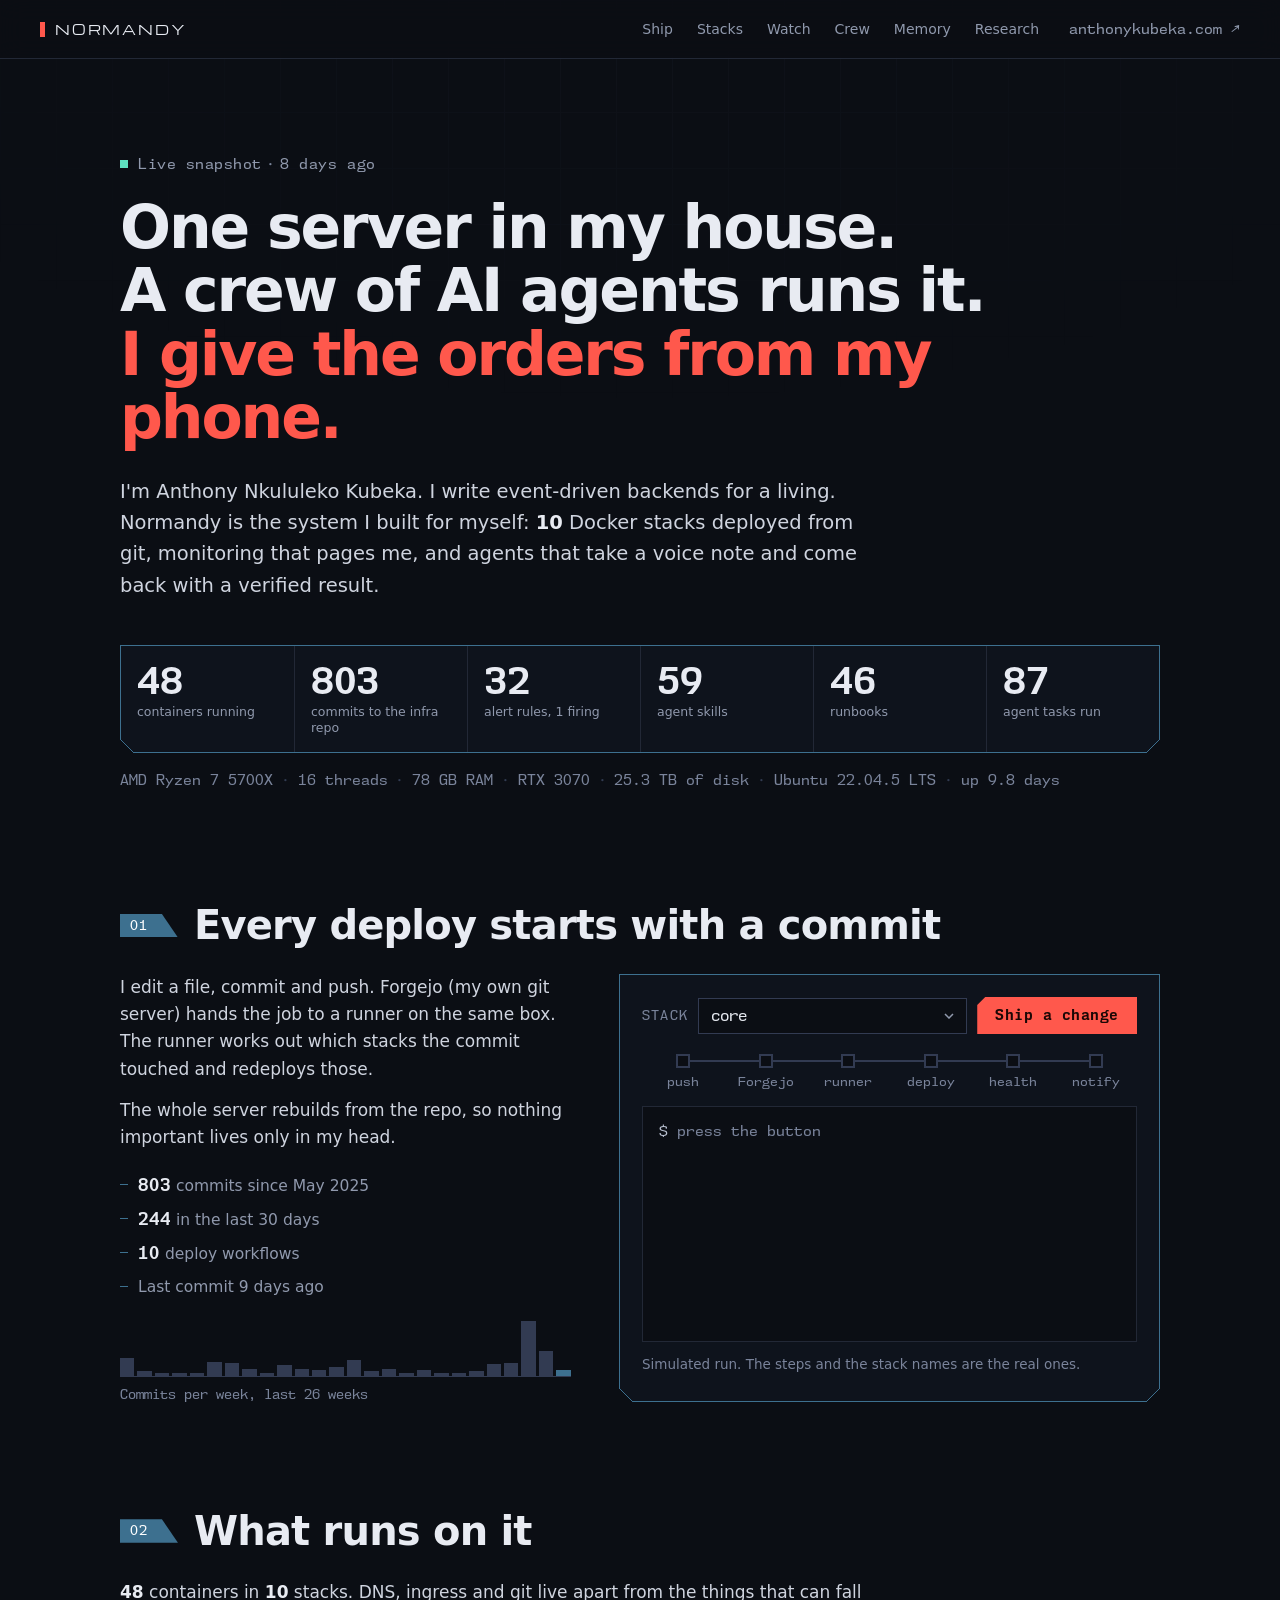
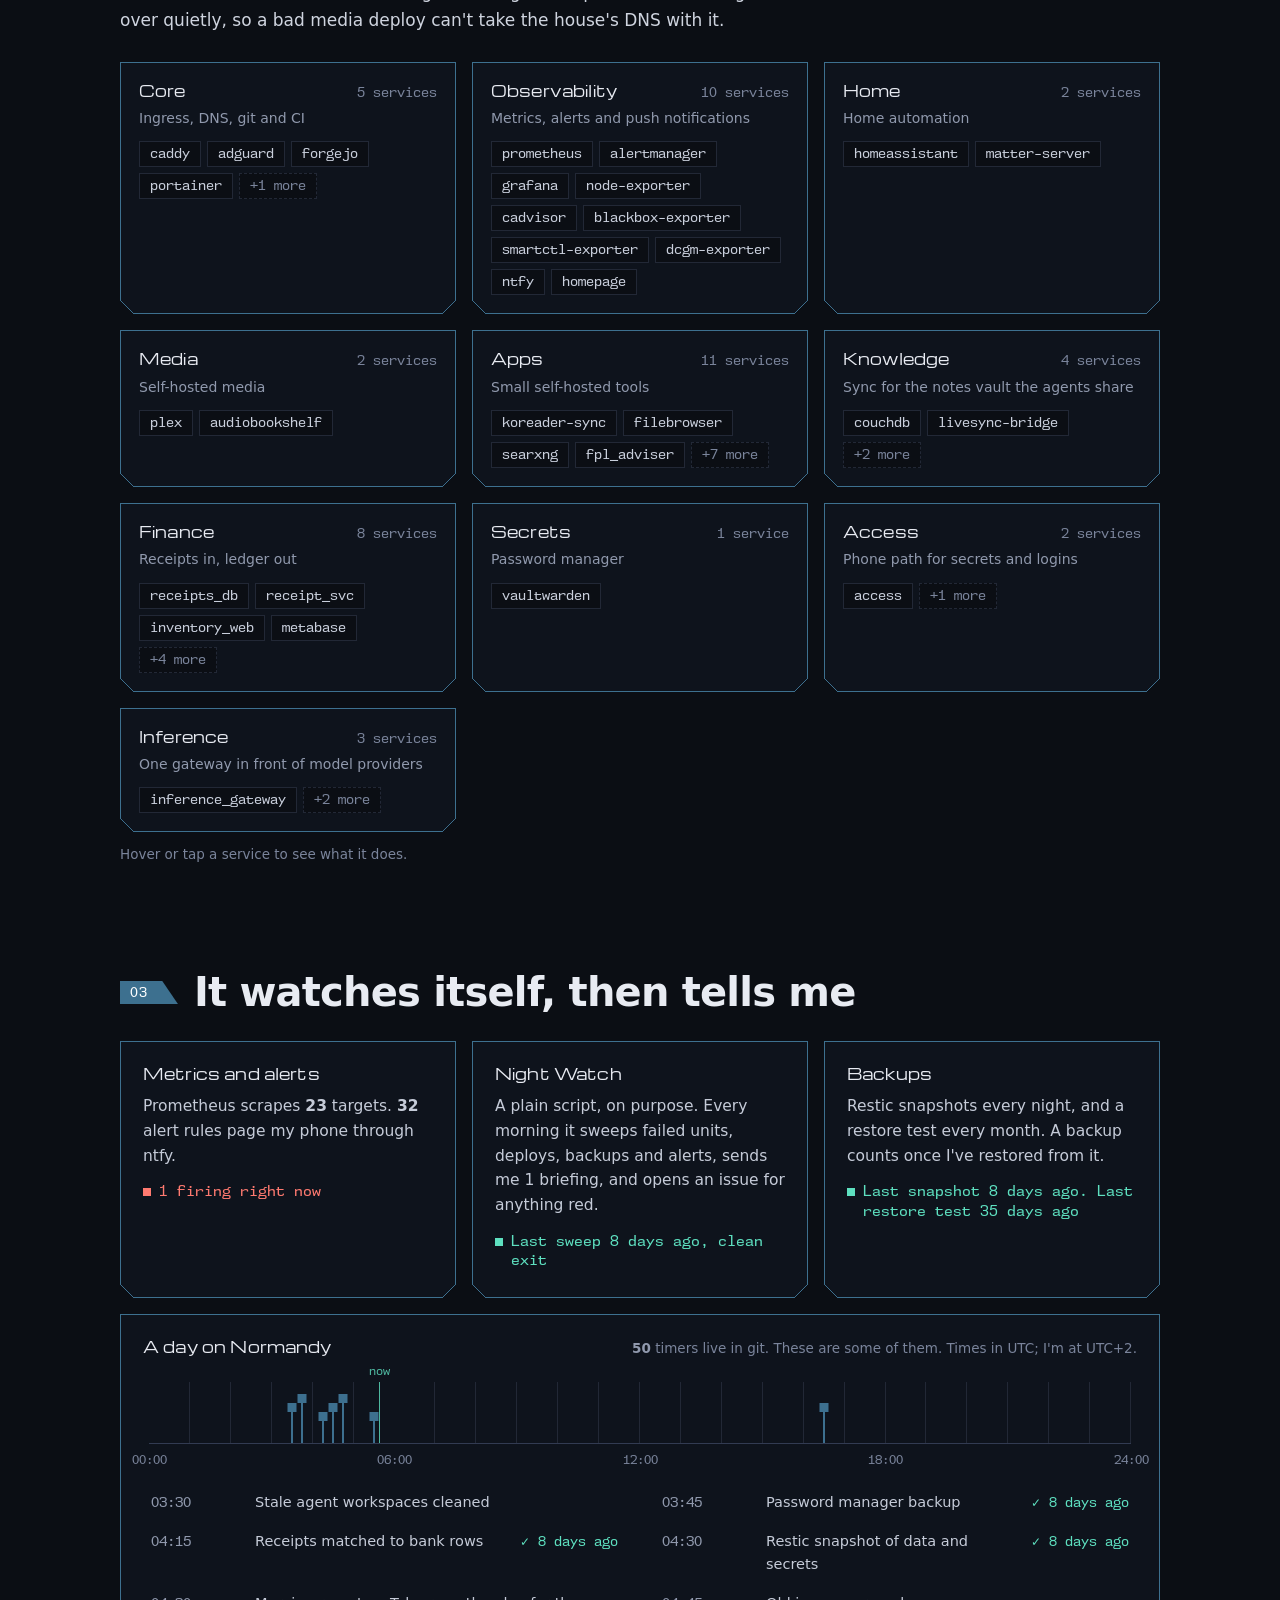
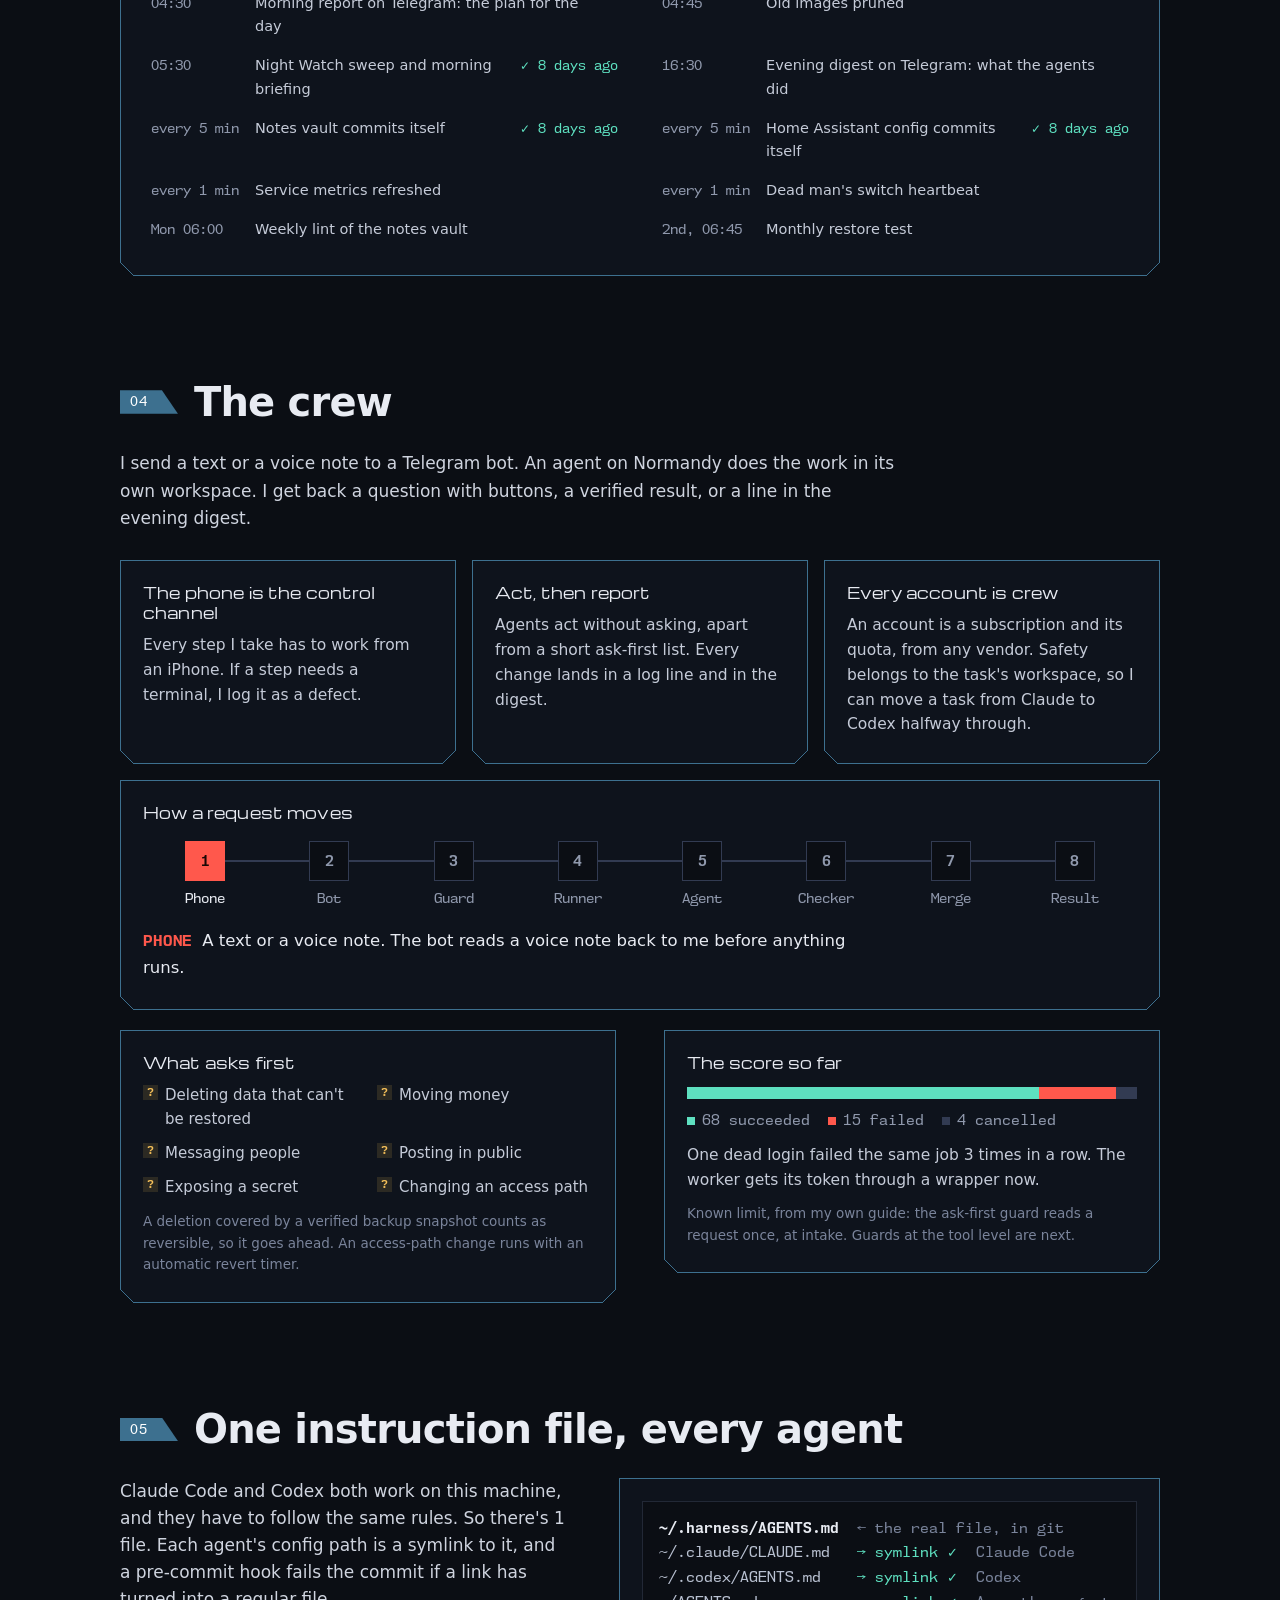
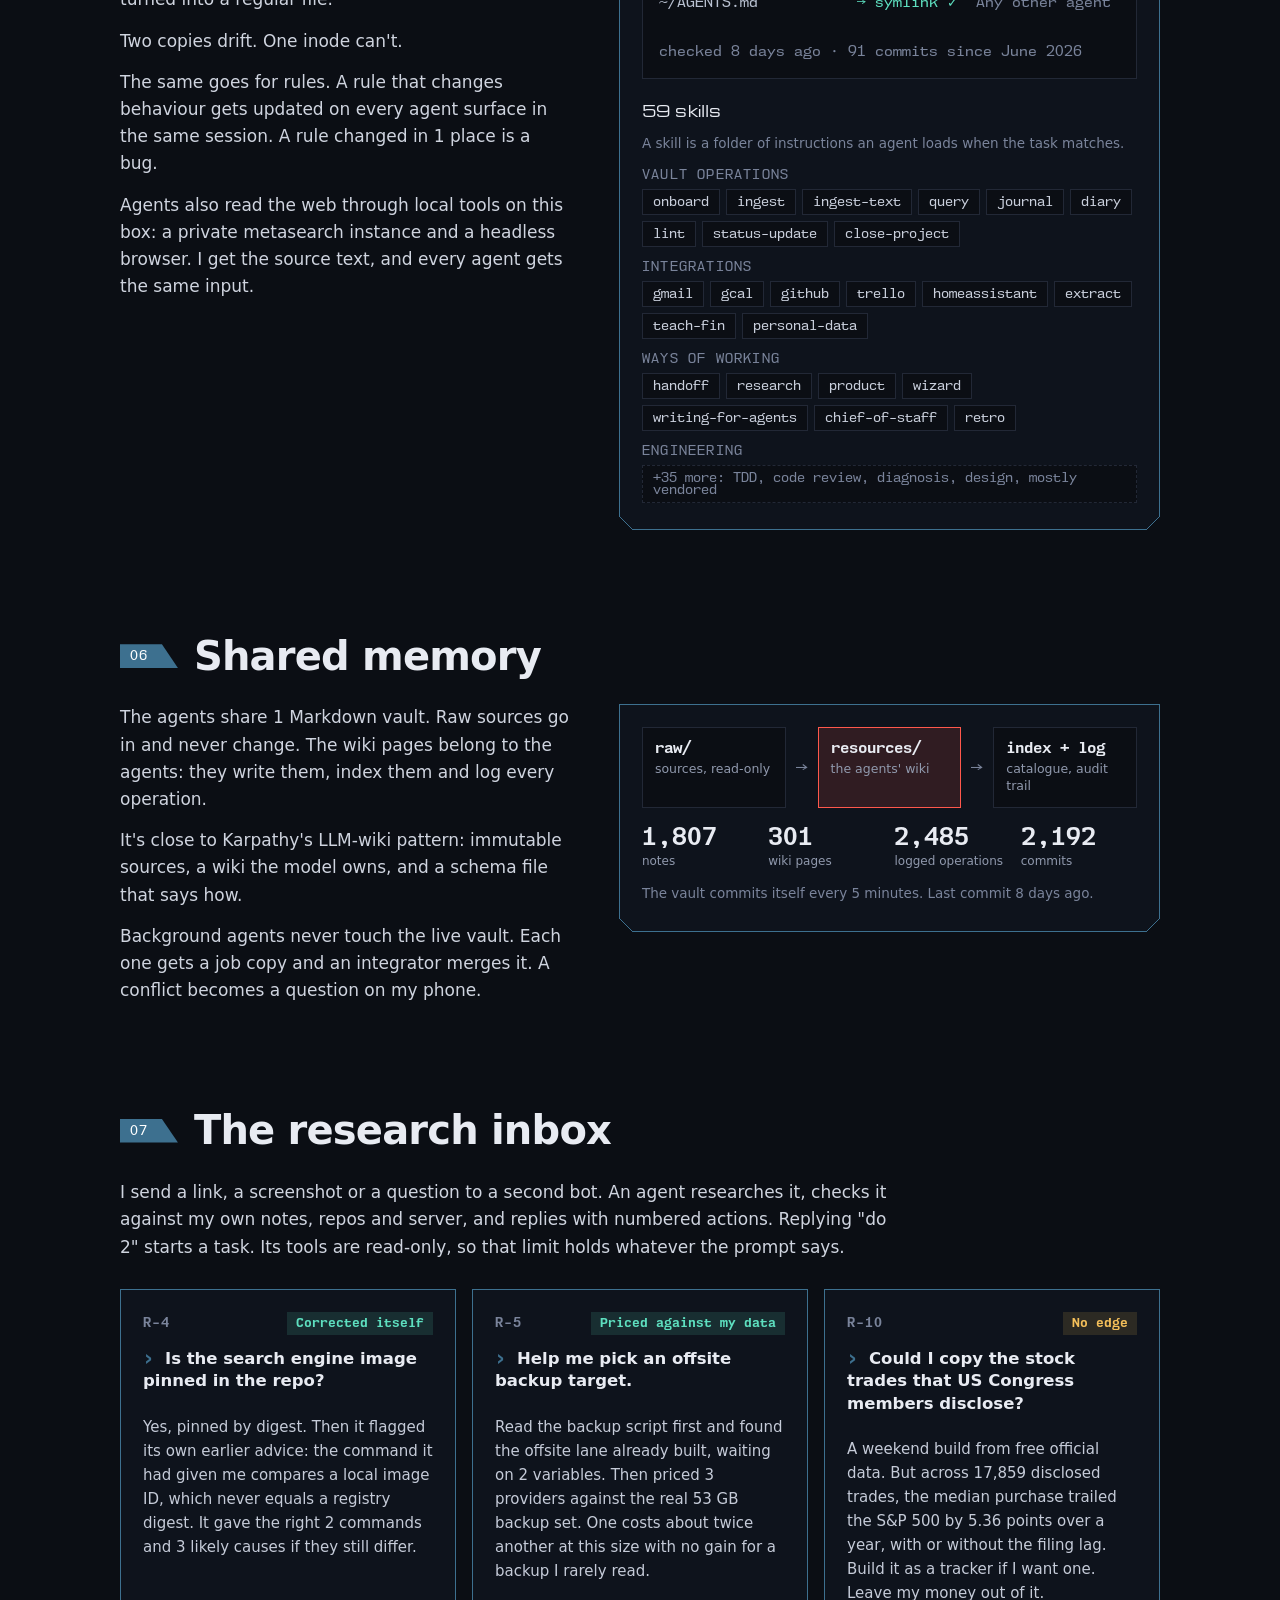
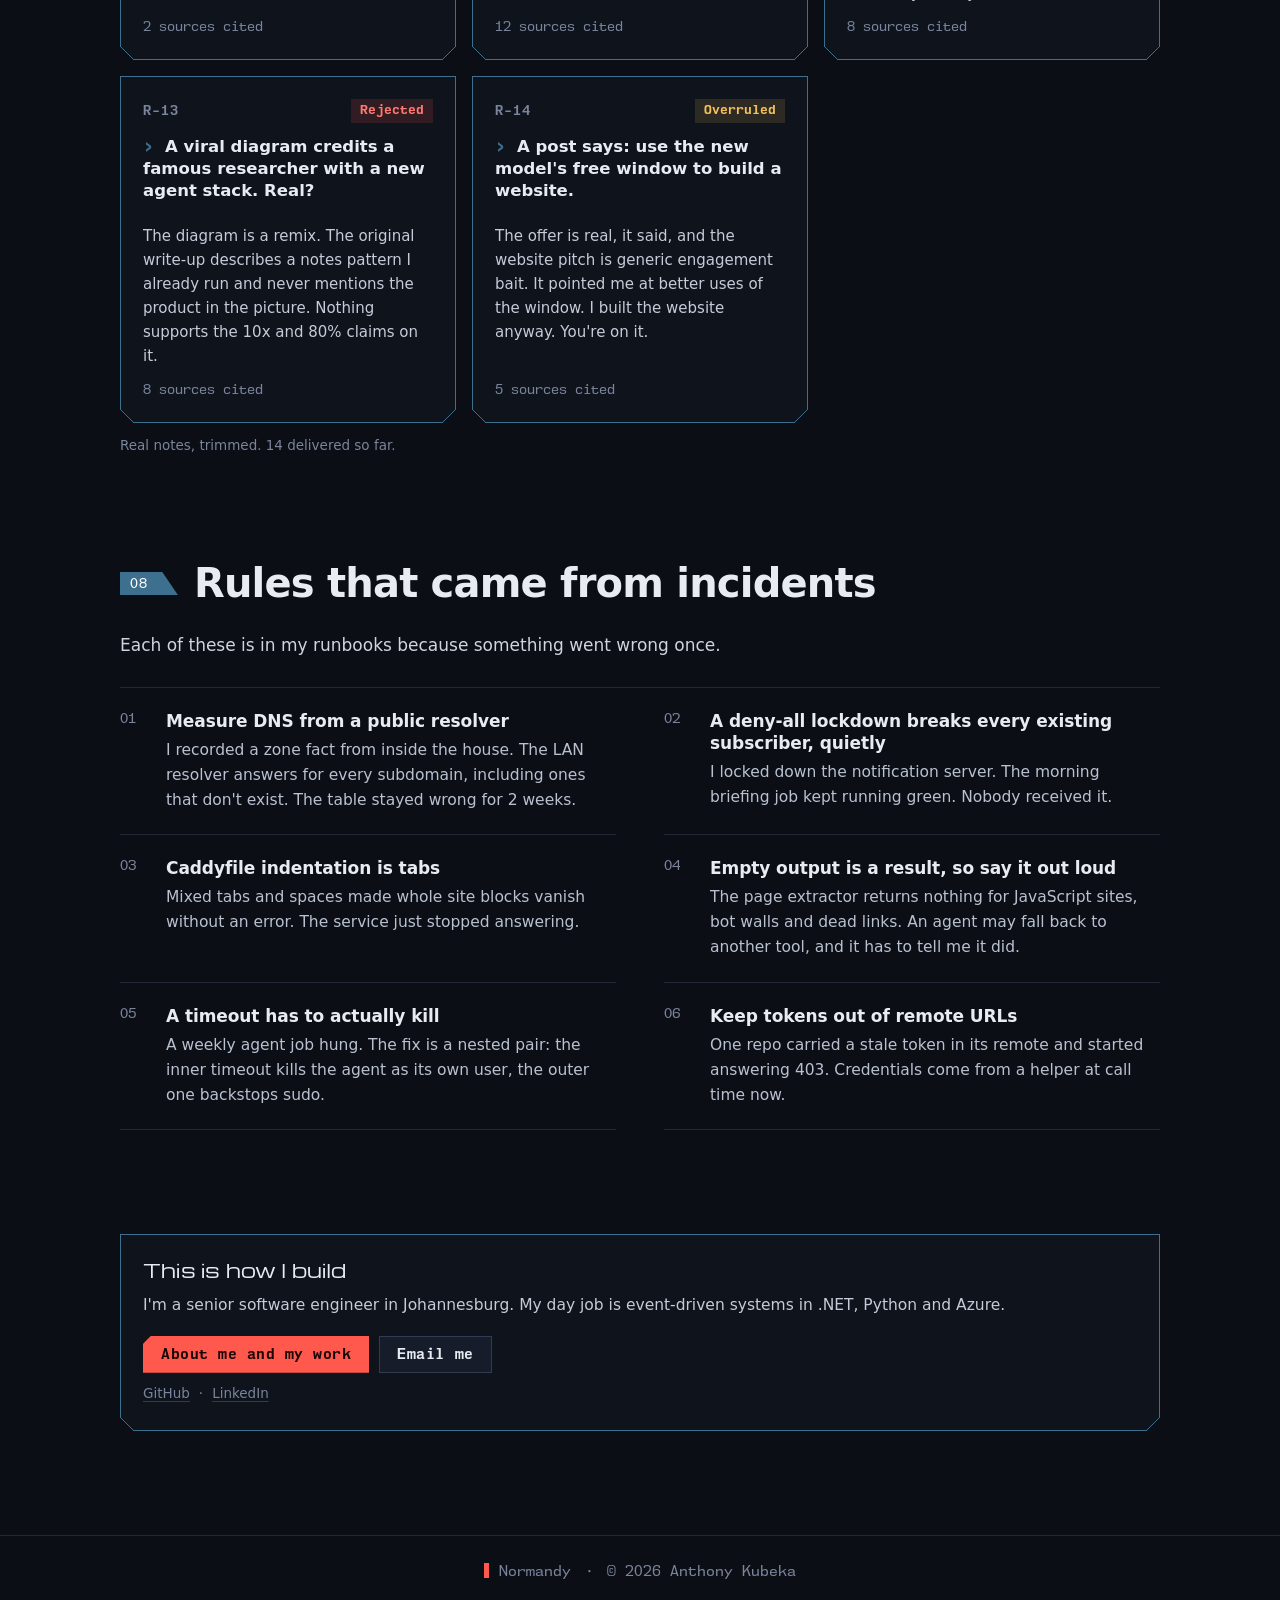
==== commit ea62953e: "Deploy 5205cb3" ====
--- a/index.html
+++ b/index.html
@@ -4,13 +4,12 @@
   <meta charset="utf-8">
   <title>Normandy: a homelab run by AI agents | Anthony Kubeka</title>
   <meta name="viewport" content="width=device-width, initial-scale=1">
-  <meta name="description" content="One server in my house, 12 Docker stacks deployed from git, and a crew of AI agents I direct from my phone. A live snapshot of the system Anthony Kubeka built.">
+  <meta name="description" content="One server in my house, 10 Docker stacks deployed from git, and a crew of AI agents I direct from my phone. A live snapshot of the system Anthony Kubeka built.">
+  <meta http-equiv="Content-Security-Policy" content="default-src 'self'; script-src 'self'; style-src 'self' 'unsafe-inline'; img-src 'self' data:; object-src 'none'; base-uri 'self'; form-action 'none'">
   <meta name="color-scheme" content="dark">
   <meta name="theme-color" content="#0b0e14">
-  <!-- LAUNCH: remove the next line when Anthony approves the content. See docs/PLAN.md task D-7. -->
-  <meta name="robots" content="noindex">
   <meta property="og:title" content="Normandy: a homelab run by AI agents">
-  <meta property="og:description" content="One server, 12 stacks deployed from git, and a crew of AI agents directed from a phone. Live snapshot.">
+  <meta property="og:description" content="One server, 10 stacks deployed from git, and a crew of AI agents directed from a phone. Live snapshot.">
   <meta property="og:type" content="website">
   <meta property="og:url" content="https://demo.anthonykubeka.com/">
   <meta property="og:image" content="https://demo.anthonykubeka.com/assets/og.png">
@@ -35,7 +34,6 @@
       <a href="#crew">Crew</a>
       <a href="#memory">Memory</a>
       <a href="#research">Research</a>
-      <a href="#terminal">Terminal</a>
     </nav>
     <a class="top__out" href="https://anthonykubeka.com">anthonykubeka.com&nbsp;↗</a>
   </header>
@@ -47,8 +45,8 @@
       <p class="eyebrow"><span class="pulse" aria-hidden="true"></span>Live snapshot <span class="sep">·</span> <span data-rel="generated_at">loading</span></p>
       <h1>One server in my house.<br>A crew of AI agents runs it.<br><span class="accent">I give the orders from my phone.</span></h1>
       <p class="lede">
-        I'm Anthony Kubeka. I write event-driven backends for a living. Normandy is the system I built for myself:
-        <b data-bind="stacks.total_stacks">12</b> Docker stacks deployed from git, monitoring that pages me,
+        I'm Anthony Nkululeko Kubeka. I write event-driven backends for a living. Normandy is the system I built for myself:
+        <b data-bind="stacks.total_stacks">10</b> Docker stacks deployed from git, monitoring that pages me,
         and agents that take a voice note and come back with a verified result.
       </p>
 
@@ -115,7 +113,7 @@
         DNS, ingress and git live apart from the things that can fall over quietly, so a bad media deploy can't take the house's DNS with it.
       </p>
       <div class="grid grid--stacks" id="stack-grid"></div>
-      <p class="caption" id="stack-private"></p>
+      <p class="caption">Hover or tap a service to see what it does.</p>
     </section>
 
     <!-- ───────────── 03 Watch ───────────── -->
@@ -270,7 +268,7 @@
         Its tools are read-only, so that limit holds whatever the prompt says.
       </p>
       <div class="grid grid--research" id="research-grid"></div>
-      <p class="caption">Real notes, trimmed. <span data-bind="vault.research_notes">–</span> delivered so far.</p>
+      <p class="caption">Real notes, trimmed. 14 delivered so far.</p>
     </section>
 
     <!-- ───────────── 08 Rules ───────────── -->
@@ -308,47 +306,16 @@
       </ol>
     </section>
 
-    <!-- ───────────── 09 Terminal ───────────── -->
-    <section id="terminal" class="section">
-      <header class="section__head">
-        <p class="num">09</p>
-        <h2>Poke at it</h2>
-      </header>
-      <p class="prose prose--wide">A toy shell over the real snapshot. Try <code>help</code>.</p>
-      <div class="term" id="term">
-        <div class="term__bar"><span></span><span></span><span></span><b>guest@normandy</b></div>
-        <div class="term__out" id="term-out" aria-live="polite"></div>
-        <form class="term__in" id="term-form" autocomplete="off">
-          <label for="term-input">guest@normandy:~$</label>
-          <input id="term-input" type="text" spellcheck="false" autocapitalize="off" autocorrect="off" aria-label="Command">
-        </form>
-        <div class="term__keys" id="term-keys" aria-label="Shortcuts"></div>
-      </div>
-    </section>
-
-    <!-- ───────────── Colophon ───────────── -->
-    <section id="colophon" class="section section--last">
-      <header class="section__head">
-        <p class="num">10</p>
-        <h2>How this page is made</h2>
-      </header>
-      <div class="cols cols--even">
-        <div class="prose">
-          <p>A timer on Normandy runs an export script. The script reads the live system and writes 1 JSON file through an allowlist: a name on the list gets printed, everything else gets counted.</p>
-          <p>A second script fails the build if a private term, an internal address or a key shape shows up anywhere in the output. Then it pushes, and the page redeploys.</p>
-          <p>The page is 1 HTML file, 2 stylesheets, 1 script and 3 font files. It loads nothing from anyone else.</p>
-          <p>The look comes from one shared stylesheet that my other pages use too. <a href="design/">See the design language</a>.</p>
-          <p><a href="data/snapshot.json">Read the snapshot</a> <span class="dim">(<span data-rel="generated_at">–</span>)</span></p>
-        </div>
-        <div class="panel cta">
-          <h3>This is how I build</h3>
-          <p>I'm a senior software engineer in Johannesburg. My day job is event-driven systems in .NET, Python and Azure. If your team needs someone who builds like this, I'd like to hear about it.</p>
-          <p class="cta__links">
-            <a class="btn" href="https://anthonykubeka.com">About me and my work</a>
-            <a class="btn btn--ghost" href="mailto:anthonykubeka@gmail.com">Email me</a>
-          </p>
-          <p class="caption"><a href="https://github.com/AnthonyKubeka">GitHub</a> <span class="sep">·</span> <a href="https://www.linkedin.com/in/anthonykubeka">LinkedIn</a></p>
-        </div>
+    <!-- ───────────── Close ───────────── -->
+    <section id="close" class="section section--last">
+      <div class="panel cta">
+        <h3>This is how I build</h3>
+        <p>I'm a senior software engineer in Johannesburg. My day job is event-driven systems in .NET, Python and Azure.</p>
+        <p class="cta__links">
+          <a class="btn" href="https://anthonykubeka.com">About me and my work</a>
+          <a class="btn btn--ghost" href="mailto:anthonykubeka@gmail.com">Email me</a>
+        </p>
+        <p class="caption"><a href="https://github.com/AnthonyKubeka">GitHub</a> <span class="sep">·</span> <a href="https://www.linkedin.com/in/anthony-kubeka/">LinkedIn</a></p>
       </div>
     </section>
   </main>
--- a/styles.css
+++ b/styles.css
@@ -111,21 +111,21 @@
 .grid--research { grid-template-columns: repeat(auto-fill, minmax(300px, 1fr)); }
 
 /* the frame from design/normandy.css (.nd-frame), applied to this page's own class names */
-.panel, .card, .stats, .term {
+.panel, .card, .stats {
   position: relative;
   background: var(--panel);
   border: 1px solid var(--frame);
 }
-.panel::before, .card::before, .stats::before, .term::before,
-.panel::after, .card::after, .stats::after, .term::after {
+.panel::before, .card::before, .stats::before,
+.panel::after, .card::after, .stats::after {
   content: ""; position: absolute; bottom: -1px; z-index: 2;
   width: var(--cut); height: var(--cut); pointer-events: none;
 }
-.panel::before, .card::before, .stats::before, .term::before {
+.panel::before, .card::before, .stats::before {
   left: -1px;
   background: linear-gradient(to top right, var(--bg) calc(50% - 0.5px), var(--frame) calc(50% - 0.5px), var(--frame) calc(50% + 0.5px), transparent calc(50% + 0.5px));
 }
-.panel::after, .card::after, .stats::after, .term::after {
+.panel::after, .card::after, .stats::after {
   right: -1px;
   background: linear-gradient(to top left, var(--bg) calc(50% - 0.5px), var(--frame) calc(50% - 0.5px), var(--frame) calc(50% + 0.5px), transparent calc(50% + 0.5px));
 }
@@ -386,29 +386,9 @@
 .rules h3 { margin-bottom: 6px; }
 .rules p { font-size: 15.5px; color: #b9c1d1; }
 
-/* ── 09 terminal ───────────────────────────────────────── */
-.term { background: #080a0f; }
-.term__bar { display: flex; align-items: center; gap: 7px; padding: 11px 14px; background: var(--panel); border-bottom: 1px solid var(--line); }
-.term__bar span { width: 11px; height: 11px; border-radius: 0; background: var(--line-2); }
-.term__bar span:first-child { background: var(--accent); }
-.term__bar b { margin-left: 10px; font: 500 12.5px/1 var(--mono); color: var(--muted); }
-.term__out { font: 400 13.5px/1.65 var(--mono); color: #b9c1d1; padding: 16px 18px 4px; height: 320px; overflow-y: auto; white-space: pre-wrap; overflow-wrap: anywhere; }
-.term__out .cmd { color: var(--text); }
-.term__out .cmd::before { content: "guest@normandy:~$ "; color: var(--ok); }
-.term__out .ok { color: var(--ok); }
-.term__out .hot { color: var(--accent); }
-.term__out .dim { color: var(--dim); }
-.term__out .hd { color: var(--text); font-weight: 600; }
-.term__in { display: flex; align-items: center; gap: 9px; padding: 8px 18px 14px; font: 400 13.5px/1.6 var(--mono); }
-.term__in label { color: var(--ok); white-space: nowrap; }
 /* the input hides its own outline, so the row shows the focus */
-.term__in:focus-within { outline: 2px solid var(--accent); outline-offset: -2px; }
-.term__in input { flex: 1; min-width: 0; background: none; border: 0; outline: none; color: var(--text); font: inherit; caret-color: var(--accent); padding: 4px 0; }
-.term__keys { display: flex; flex-wrap: wrap; gap: 6px; padding: 12px 14px; border-top: 1px solid var(--line); background: var(--panel); }
-.term__keys button { font: 500 12px/1 var(--mono); color: var(--muted); background: var(--bg); border: 1px solid var(--line); border-radius: 0; padding: 7px 10px; cursor: pointer; }
-.term__keys button:hover { color: var(--text); border-color: var(--accent); }
-
-/* ── colophon / footer ─────────────────────────────────── */
+
+/* ── close / footer ─────────────────────────────────── */
 .cta h3 { font-size: 19px; }
 .cta__links { display: flex; flex-wrap: wrap; gap: 10px; margin-top: 18px !important; }
 .foot { border-top: 1px solid var(--line); padding: 26px var(--gutter) 40px; text-align: center; font: 400 13px/1.5 var(--mono); color: var(--dim); }
@@ -448,9 +428,6 @@
   .mini { grid-template-columns: repeat(2, minmax(0, 1fr)); row-gap: 16px; }
   .pipeline__steps li { font-size: 10px; }
   .log { min-height: 250px; font-size: 12px; }
-  .term__out { height: 280px; font-size: 12.5px; }
-  .term__in { font-size: 16px; } /* stops iOS zooming the page on focus */
-  .term__in label { font-size: 12.5px; }
 }
 
 @media (prefers-reduced-motion: reduce) {
